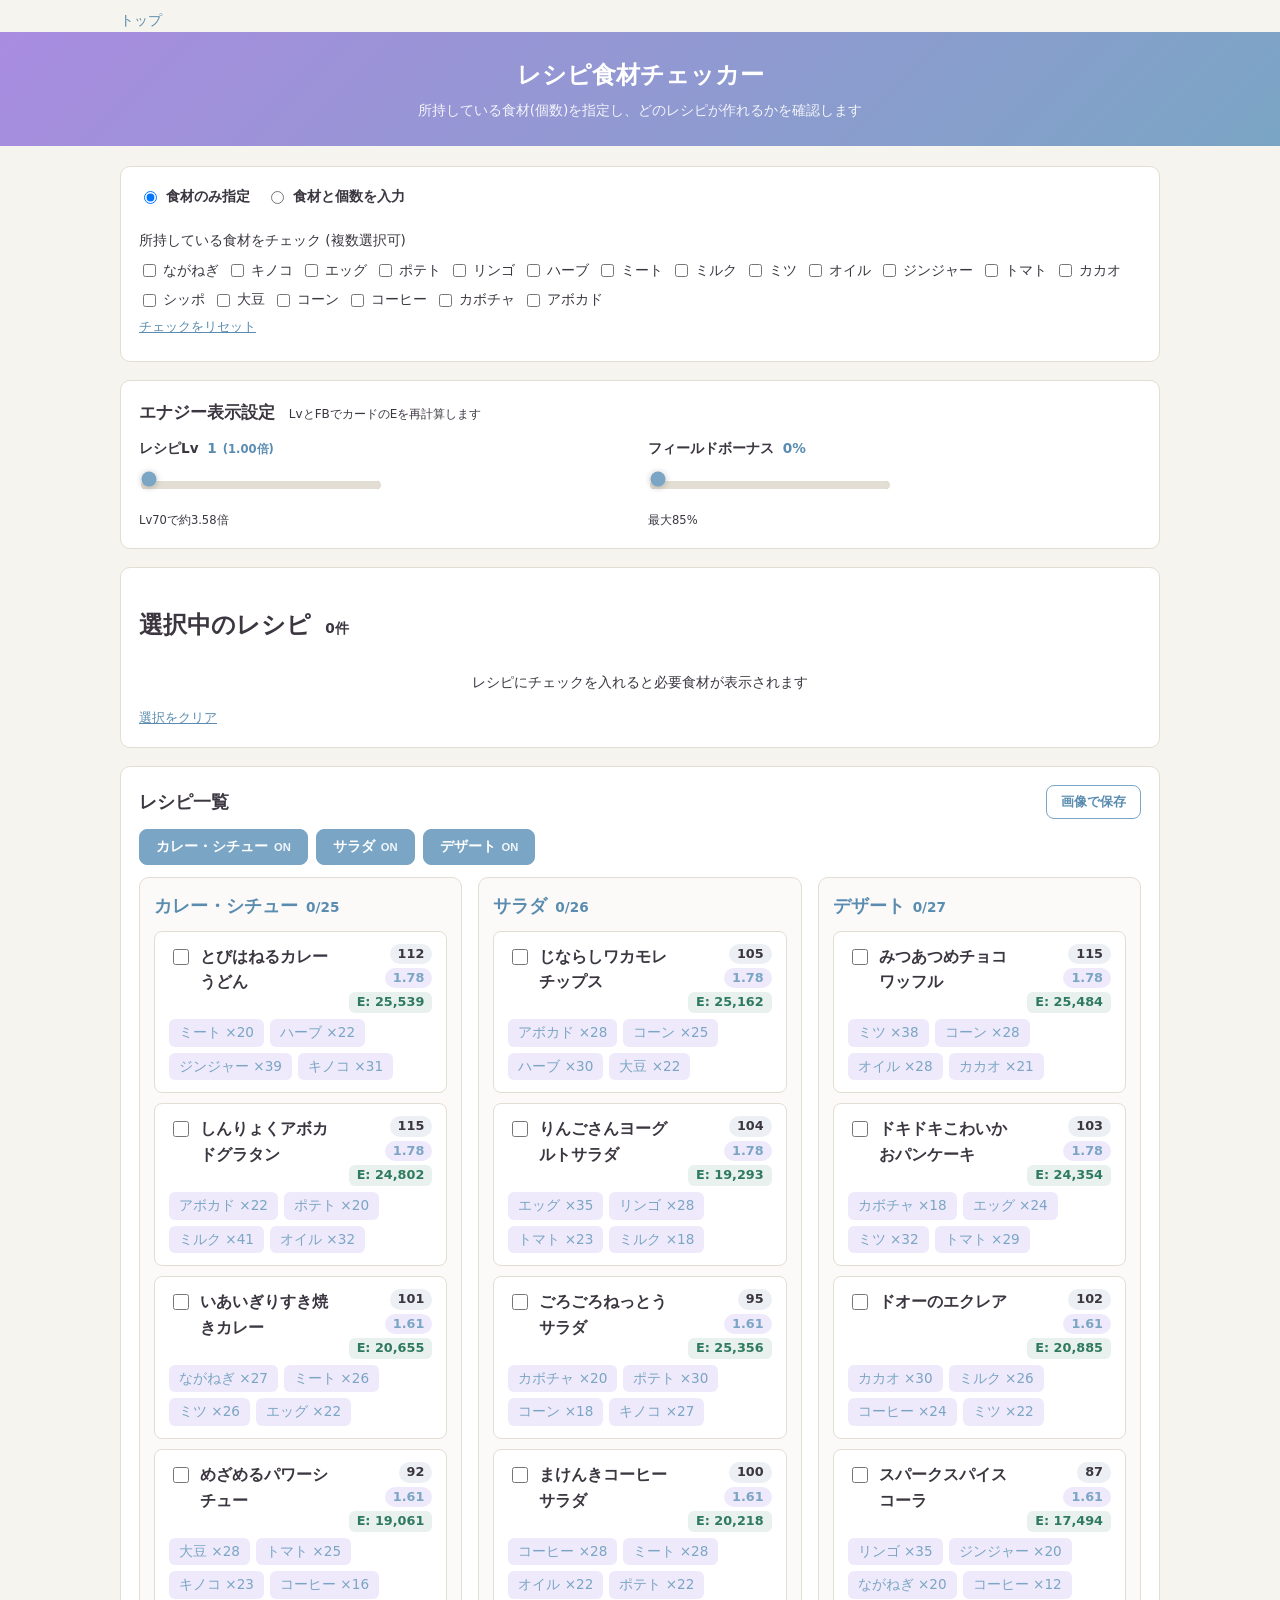
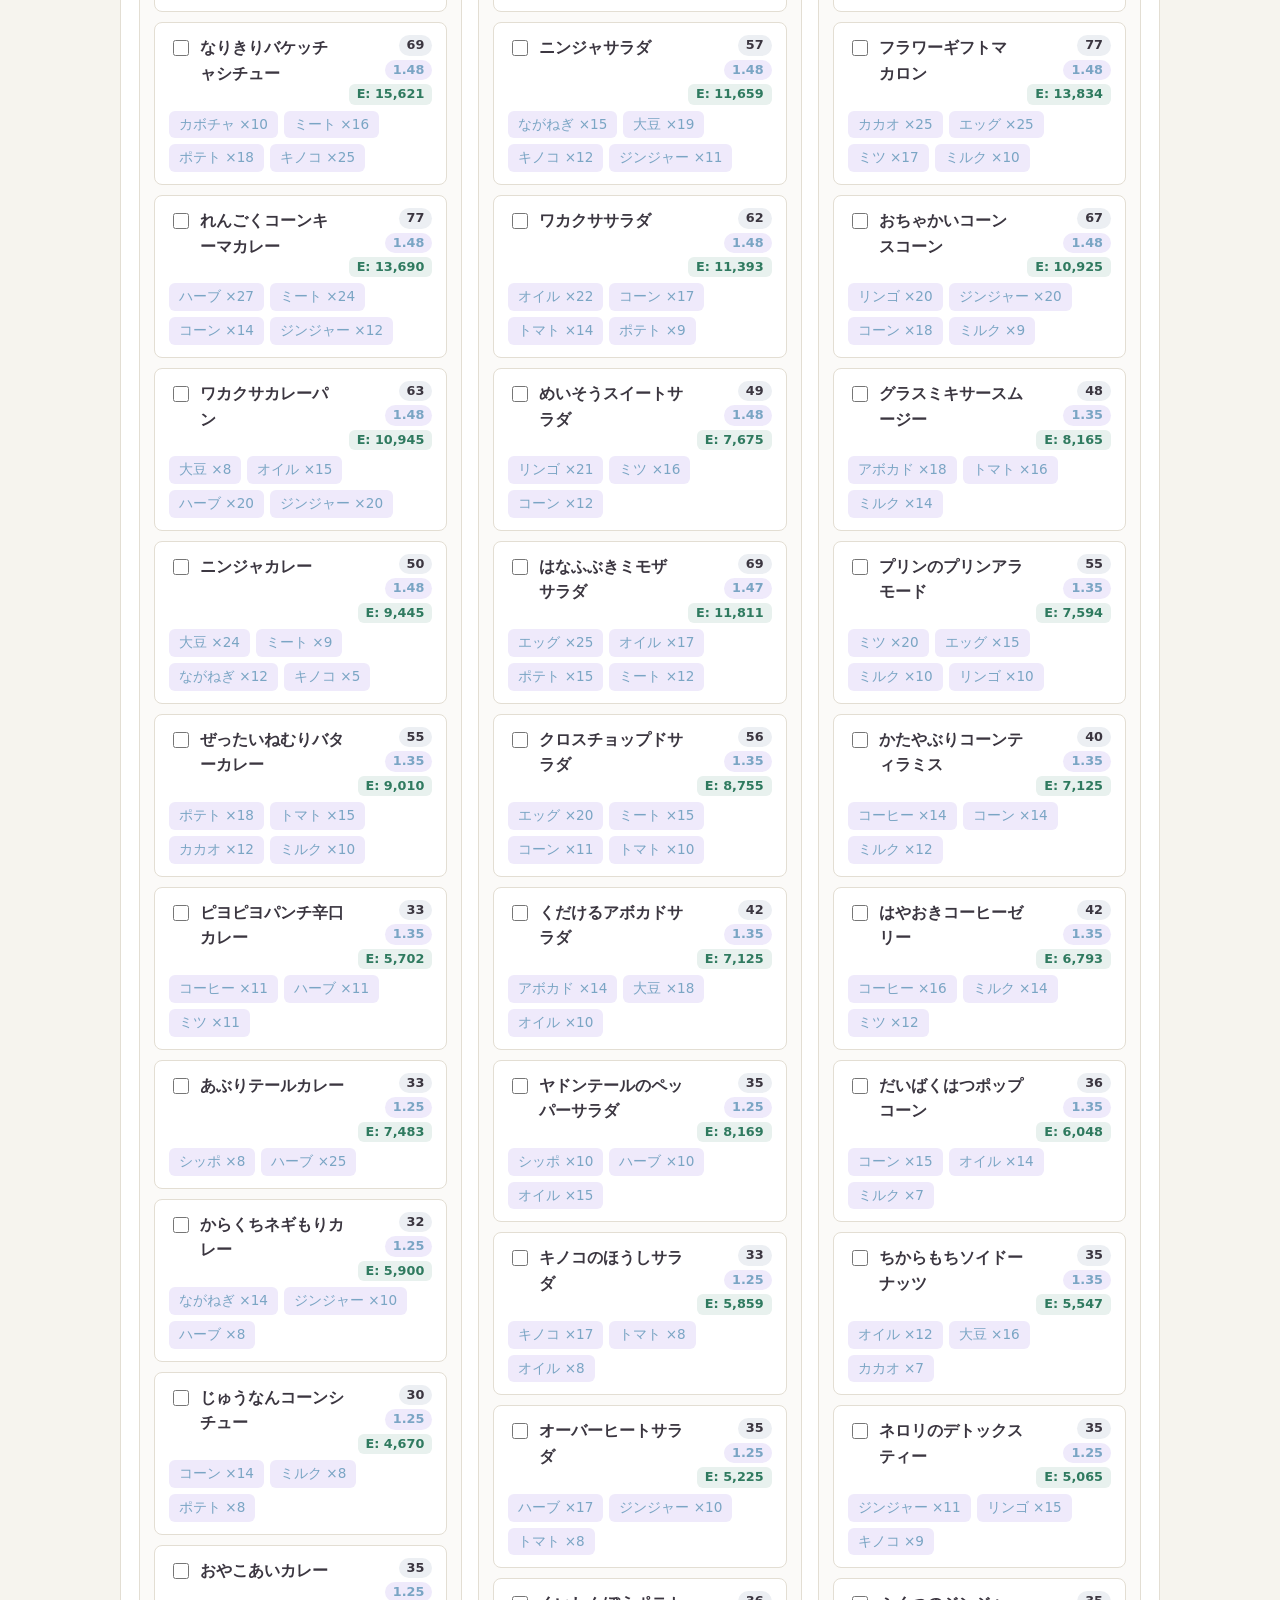
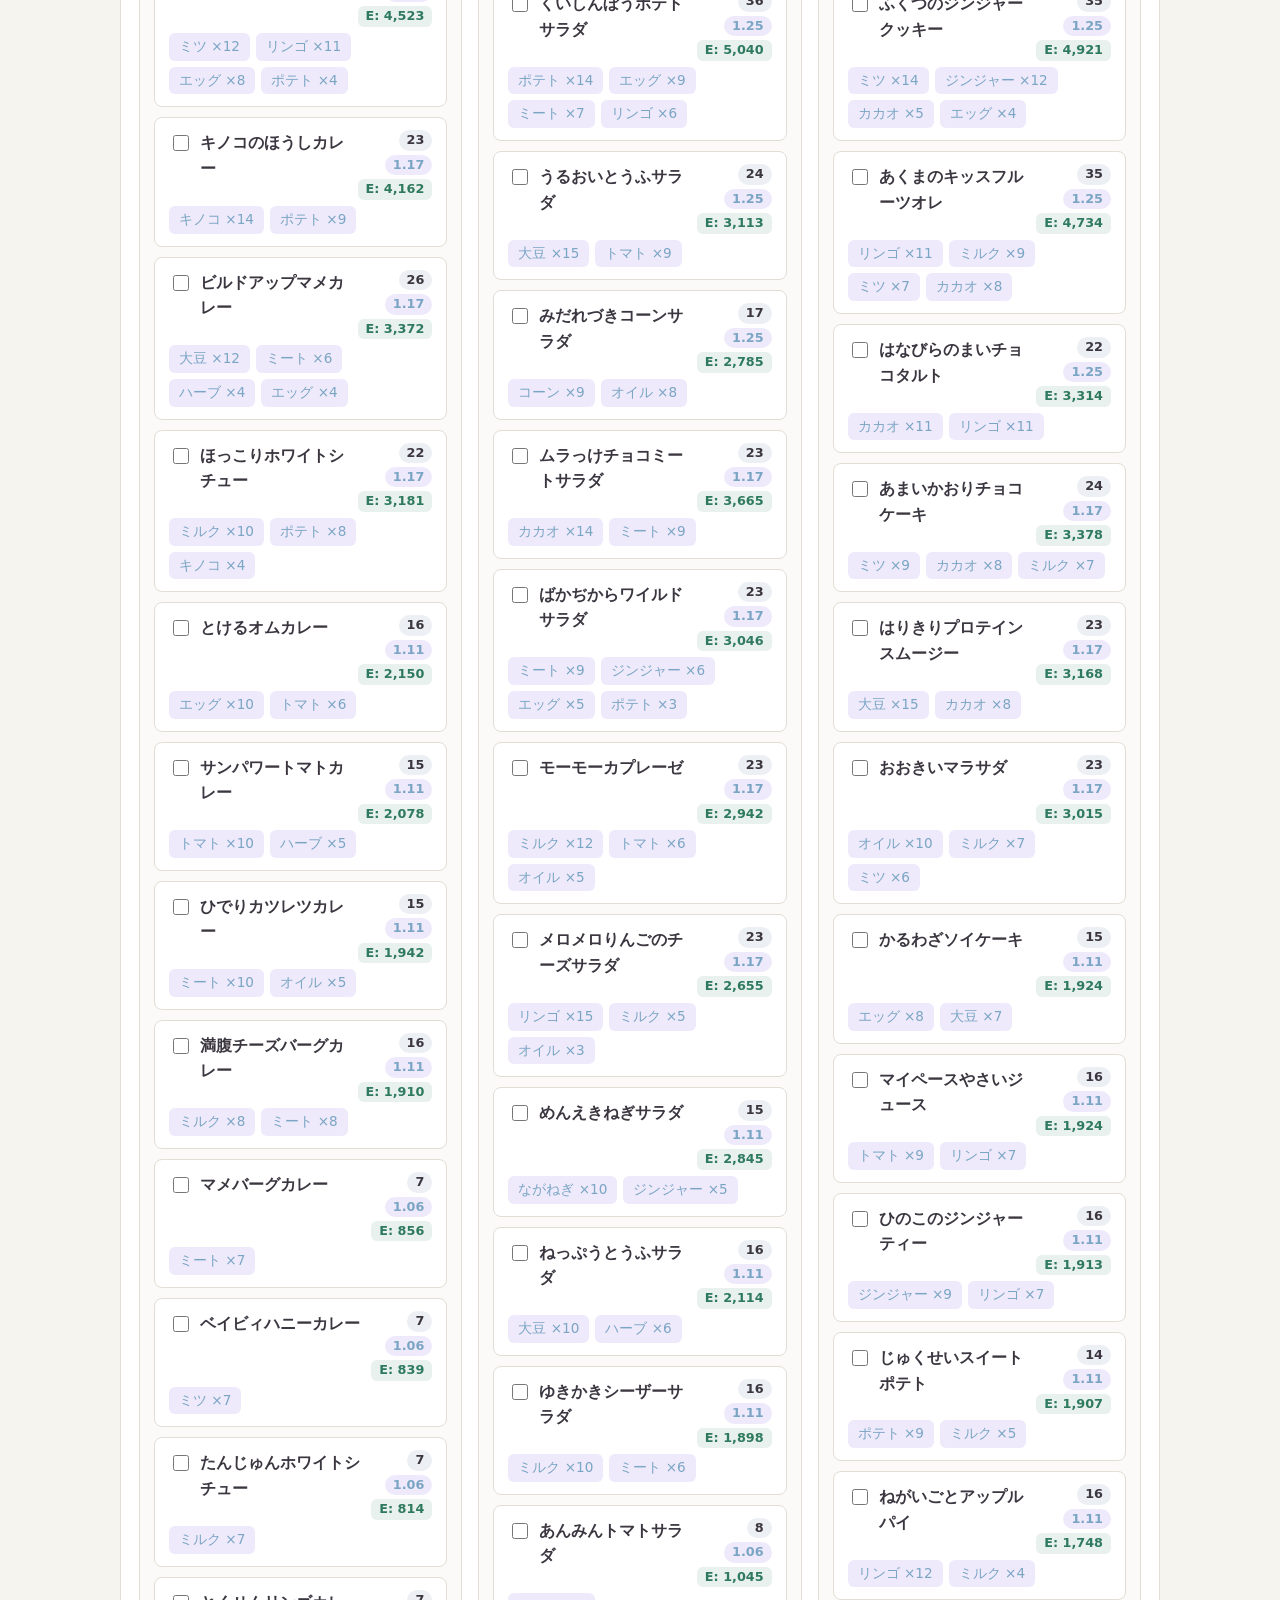
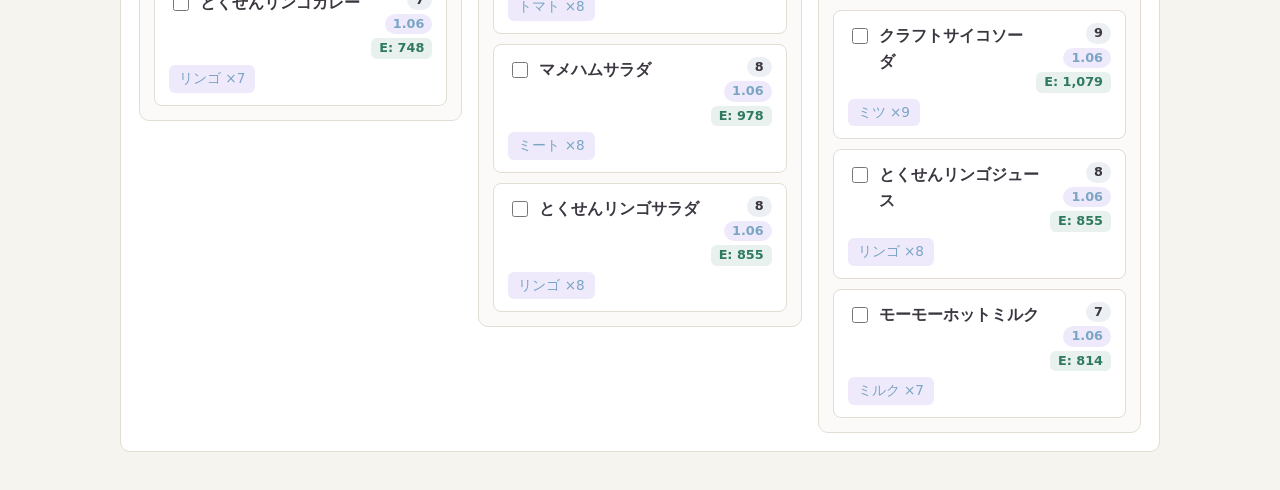
==== recipes.html @ d19926ef "画像エクスポート追加、CSVは見送り Co-authored-by: ashiba <ashiba@users.noreply.github.com>" ====
<!DOCTYPE html>
<html lang="ja">
<head>
  <meta charset="UTF-8">
  <meta name="viewport" content="width=device-width, initial-scale=1.0">
  <title>ポケモンスリープ レシピ食材チェッカー</title>
  <link rel="stylesheet" href="css/style.css">
</head>
<body>
  <nav class="site-nav">
    <a href="index.html">トップ</a>
  </nav>
  <header>
    <h1>レシピ食材チェッカー</h1>
    <p class="sub">所持している食材(個数)を指定し、どのレシピが作れるかを確認します</p>
  </header>

  <main>
    <section class="panel" aria-label="入力">
      <div class="mode-switch">
        <label>
          <input type="radio" name="mode" id="mode-check" value="check" checked>
          食材のみ指定
        </label>
        <label>
          <input type="radio" name="mode" id="mode-count" value="count">
          食材と個数を入力
        </label>
      </div>

      <div class="pane" id="check-pane">
        <div class="pane-label">所持している食材をチェック (複数選択可)</div>
        <div class="ing-checks" id="ing-checks"></div>
        <button type="button" id="clear-check" class="link-btn">チェックをリセット</button>
      </div>

      <div class="pane" id="count-pane" hidden>
        <div class="pane-label">食材ごとの所持数を入力 (0 = 所持なし)</div>
        <button type="button" id="ocr-btn" class="ocr-btn">📷 スクショから自動入力</button>
        <p class="ocr-help">食材バッグのスクショ（19食材が全て見える状態）を読み取り、個数を一括入力します。画像は外部に送信されません。</p>
        <div class="ing-counts" id="ing-counts"></div>
        <button type="button" id="clear-count" class="link-btn">入力をリセット</button>
      </div>
    </section>

    <section class="panel" id="energy-panel" aria-label="エナジー表示設定">
      <h2>エナジー表示設定 <span class="energy-note">LvとFBでカードのEを再計算します</span></h2>
      <div class="energy-controls">
        <div class="field">
          <label for="recipe-level">レシピLv <span id="level-val" class="range-val">1</span><span id="level-mult" class="range-mult"></span></label>
          <input type="range" id="recipe-level" min="1" max="70" value="1">
          <span class="range-hint">Lv70で約3.58倍</span>
        </div>
        <div class="field">
          <label for="field-bonus">フィールドボーナス <span id="fb-val" class="range-val">0%</span></label>
          <input type="range" id="field-bonus" min="0" max="85" step="5" value="0">
          <span class="range-hint">最大85%</span>
        </div>
      </div>
    </section>

    <section class="panel" id="selected-panel">
      <h2>選択中のレシピ <span id="selected-count" class="count">0件</span></h2>
      <div id="selected-summary" class="empty">レシピにチェックを入れると必要食材が表示されます</div>
      <div id="reserve-section" hidden>
        <h3 class="reserve-title">来週分を確保した残り <span class="reserve-note">（所持 − 確保［同一カテゴリ内は合計・カテゴリ間は最大］）</span></h3>
        <div id="reserve-summary" class="ings"></div>
        <p id="reserve-warn" class="ocr-warn warn" hidden></p>
        <label class="reserve-toggle">
          <input type="checkbox" id="use-remaining">
          残りで判定（確保後に作れるレシピをハイライト）
        </label>
        <p class="reserve-help">ONで一覧の「作れる」判定が残り基準に切り替わります。OFFは従来通り所持基準です。</p>
      </div>
      <button type="button" id="clear-selected" class="link-btn">選択をクリア</button>
    </section>

    <section class="panel">
      <div class="results-head">
        <h2>レシピ一覧</h2>
        <button type="button" id="export-recipes-image" class="export-btn">画像で保存</button>
      </div>
      <div class="cat-filters" id="cat-filters"></div>
      <div class="recipe-tabs" id="recipe-tabs" role="tablist" aria-label="カテゴリ切替" hidden></div>
      <div id="recipes"></div>
      <p id="export-recipes-status" class="export-status" hidden></p>
    </section>
  </main>

  <div id="ocr-modal" class="ocr-modal" hidden aria-hidden="true">
    <div class="ocr-modal-backdrop" id="ocr-backdrop"></div>
    <div class="ocr-modal-panel" role="dialog" aria-modal="true" aria-labelledby="ocr-modal-title">
      <div class="ocr-modal-head">
        <h2 id="ocr-modal-title">スクショから自動入力</h2>
        <button type="button" id="ocr-close" class="ocr-close" aria-label="閉じる">×</button>
      </div>
      <div class="ocr-modal-body">
        <label class="ocr-drop" id="ocr-drop">
          <div class="ocr-drop-icon">📸</div>
          <div class="ocr-drop-title">タップ/クリック または ドラッグ＆ドロップ</div>
          <div class="ocr-drop-hint">PNG / JPG 1枚 / 貼り付け (Ctrl+V) もOK</div>
          <input type="file" id="ocr-file" accept="image/*" hidden>
        </label>
        <div class="ocr-preview" id="ocr-preview" hidden>
          <img id="ocr-thumb" alt="選択した画像のプレビュー">
          <span id="ocr-filename"></span>
        </div>
        <div class="ocr-progress" id="ocr-progress" hidden>
          <div class="ocr-progress-bar"><div id="ocr-bar"></div></div>
          <div class="ocr-status" id="ocr-status">待機中</div>
        </div>
        <p class="ocr-warn" id="ocr-warn" hidden></p>
      </div>
      <div class="ocr-modal-foot">
        <button type="button" id="ocr-run" class="primary-btn" disabled>OCR実行</button>
        <button type="button" id="ocr-cancel" class="cat-filter">キャンセル</button>
      </div>
      <p class="ocr-note">完全ブラウザ内処理。画像はサーバーに送信されません。初回は辞書（約15MB）のダウンロードで数秒かかります。</p>
    </div>
  </div>

  <script src="js/energy.js"></script>
  <script src="js/ocr-ingredient.js"></script>
  <script src="js/export-image.js"></script>
  <script src="js/recipes.js"></script>
</body>
</html>
---- css/style.css ----
:root {
  --bg: #f6f4ee;
  --panel: #ffffff;
  --text: #3b3640;
--accent: #7aa5c4;
  --accent-dark: #5a8cb0;
  --border: #e3ded3;
  --chip: #efeafb;
}

* {
  box-sizing: border-box;
}

body {
  margin: 0;
  background: var(--bg);
  color: var(--text);
  font-family: "Hiragino Sans", "Noto Sans JP", system-ui, sans-serif;
  line-height: 1.6;
}

header {
  background: linear-gradient(135deg, #a98ce0, #7aa5c4);
  color: #fff;
  padding: 24px 20px;
  text-align: center;
}

header h1 {
  margin: 0;
  font-size: 1.5rem;
}

header .sub {
  margin: 6px 0 0;
  font-size: 0.85rem;
  opacity: 0.9;
}

main {
  max-width: 1080px;
  margin: 0 auto;
  padding: 20px;
}

.site-nav {
  max-width: 1080px;
  margin: 0 auto;
  padding: 10px 20px 0;
  font-size: 0.85rem;
}

.site-nav a {
  color: var(--accent-dark);
  text-decoration: none;
}

.site-nav a:hover {
  text-decoration: underline;
}

.tool-list {
  display: flex;
  flex-direction: column;
  gap: 14px;
}

.tool-card {
  display: flex;
  flex-direction: column;
  gap: 4px;
  padding: 18px 20px;
  border: 1px solid var(--border);
  border-radius: 10px;
  background: #fff;
  text-decoration: none;
  color: var(--text);
  transition: border-color 0.15s, box-shadow 0.15s;
}

.tool-card:hover {
  border-color: var(--accent);
  box-shadow: 0 2px 10px rgba(122, 165, 196, 0.25);
}

.tool-card .tool-name {
  font-size: 1.1rem;
  font-weight: 700;
  color: var(--accent-dark);
}

.tool-card .tool-desc {
  font-size: 0.85rem;
  color: var(--muted);
}

.panel,
.results-panel {
  background: var(--panel);
  border: 1px solid var(--border);
  border-radius: 10px;
  padding: 18px;
  margin-bottom: 18px;
}

.controls {
  display: flex;
  flex-wrap: wrap;
  gap: 16px;
}

.field {
  display: flex;
  flex-direction: column;
  gap: 6px;
}

.field label {
  font-size: 0.85rem;
  font-weight: 600;
  color: var(--muted);
}

.field input[type="number"] {
  padding: 8px 10px;
  border: 1px solid var(--border);
  border-radius: 6px;
  font-size: 1rem;
  width: 140px;
}

.field input[type="number"]:disabled {
  background: #f0efea;
  color: #aaa;
}

.field .toggle {
  display: inline-flex;
  align-items: center;
  gap: 6px;
  font-size: 0.85rem;
  font-weight: 600;
  cursor: pointer;
  color: var(--text);
  padding-top: 22px;
  white-space: nowrap;
}

.fields {
  display: grid;
  grid-template-columns: 1fr 1fr;
  gap: 16px;
  margin-top: 16px;
}

@media (max-width: 640px) {
  .fields {
    grid-template-columns: 1fr;
  }
}

.ng-field,
.hl-field {
  display: flex;
  flex-direction: column;
  gap: 6px;
}

.ng-field label,
.hl-field label {
  font-size: 0.85rem;
  font-weight: 600;
  color: var(--muted);
}

.ng-list {
  display: flex;
  flex-wrap: wrap;
  gap: 8px;
}

.ng-list label {
  display: inline-flex;
  align-items: center;
  gap: 4px;
  font-size: 0.85rem;
  cursor: pointer;
  color: var(--text);
}

.link-btn {
  margin-top: 8px;
  align-self: flex-start;
  background: none;
  border: none;
  color: var(--accent-dark);
  cursor: pointer;
  text-decoration: underline;
  font-size: 0.8rem;
  padding: 0;
}

.actions {
  margin-top: 16px;
}

.primary-btn {
  background: var(--accent);
  color: #fff;
  border: none;
  border-radius: 8px;
  padding: 10px 28px;
  font-size: 1rem;
  cursor: pointer;
}

.primary-btn:hover {
  filter: brightness(1.05);
}

.count {
  font-size: 0.9rem;
  color: var(--muted);
}

.results-head {
  display: flex;
  align-items: center;
  justify-content: space-between;
  gap: 12px;
  flex-wrap: wrap;
  margin-bottom: 10px;
}

.results-head h2 {
  margin: 0;
  font-size: 1.1rem;
}

.export-btn {
  display: inline-flex;
  align-items: center;
  gap: 6px;
  padding: 7px 14px;
  border: 1px solid var(--accent);
  border-radius: 8px;
  background: #fff;
  color: var(--accent-dark);
  font-size: 0.82rem;
  font-weight: 700;
  cursor: pointer;
  white-space: nowrap;
  transition: background 0.15s, color 0.15s, opacity 0.15s;
}

.export-btn:hover {
  background: var(--accent);
  color: #fff;
}

.export-btn:disabled {
  opacity: 0.45;
  cursor: not-allowed;
  background: #fff;
  color: var(--accent-dark);
}

.export-status {
  margin: 10px 0 0;
  padding: 8px 10px;
  border-radius: 8px;
  font-size: 0.82rem;
  line-height: 1.5;
}

.export-status[hidden] {
  display: none !important;
}

.export-status.ok {
  background: #eef6ee;
  border: 1px solid #a9d3a9;
  color: #2f6b2f;
}

.export-status.err {
  background: #fde8e8;
  border: 1px solid #e0a0a0;
  color: #8a2a2a;
}

.result-card {
  border: 1px solid var(--border);
  border-radius: 8px;
  padding: 14px 16px;
  margin-bottom: 12px;
  background: #fff;
}

.result-card .dishes {
  display: flex;
  flex-direction: column;
  gap: 4px;
  margin-bottom: 8px;
}

.dish {
  display: flex;
  align-items: baseline;
  gap: 6px;
}

.dish .cat {
  font-size: 0.75rem;
  color: var(--muted);
}

.dish .name {
  font-weight: 600;
}

.dish .total {
  background: #eceff3;
  color: var(--text);
  border-radius: 999px;
  padding: 0 8px;
  font-size: 0.8rem;
  font-weight: 700;
}

.dish .ratio {
  background: var(--chip);
  color: var(--accent);
  border-radius: 999px;
  padding: 0 8px;
  font-size: 0.8rem;
  font-weight: 700;
}

.dish .energy {
  background: #e8f1ee;
  color: #2f7a5f;
  border-radius: 6px;
  padding: 0 8px;
  font-size: 0.8rem;
  font-weight: 700;
}

.meta {
  font-size: 0.85rem;
  color: var(--muted);
  margin-bottom: 8px;
}

.ings {
  display: flex;
  flex-wrap: wrap;
  gap: 6px;
}

.ing-chip {
  background: var(--chip);
  color: var(--accent);
  border-radius: 6px;
  padding: 3px 10px;
  font-size: 0.85rem;
}

.ing-chip.hl {
  background: #ffec8a;
  color: #7a5c00;
  border: 1px solid #e0b400;
  font-weight: 700;
}

.empty {
  color: var(--muted);
  text-align: center;
  padding: 30px 0;
}

.loading {
  color: var(--muted);
  text-align: center;
  padding: 30px 0;
}

.mode-switch {
  display: flex;
  gap: 16px;
  margin-bottom: 12px;
}

.mode-switch label {
  display: inline-flex;
  align-items: center;
  gap: 6px;
  font-size: 0.9rem;
  font-weight: 600;
  cursor: pointer;
}

.pane {
  padding: 10px 0 4px;
}

.pane-label {
  font-size: 0.85rem;
  color: var(--muted);
  margin-bottom: 8px;
}

.ing-checks {
  display: flex;
  flex-wrap: wrap;
  gap: 8px;
}

.ing-checks label {
  display: inline-flex;
  align-items: center;
  gap: 4px;
  font-size: 0.85rem;
  cursor: pointer;
}

.ing-counts {
  display: grid;
  grid-template-columns: repeat(auto-fill, minmax(180px, 1fr));
  gap: 8px;
}

.ing-counts label {
  display: flex;
  justify-content: space-between;
  align-items: center;
  gap: 8px;
  font-size: 0.85rem;
  border: 1px solid var(--border);
  border-radius: 6px;
  padding: 4px 8px;
}

.ing-counts input {
  width: 72px;
  padding: 4px 6px;
  border: 1px solid var(--border);
  border-radius: 6px;
  font-size: 0.9rem;
}

#recipes {
  display: grid;
  grid-template-columns: repeat(3, 1fr);
  gap: 16px;
  align-items: start;
}

.cat-filters {
  display: flex;
  flex-wrap: wrap;
  gap: 8px;
  margin-bottom: 12px;
}

.cat-filter {
  display: inline-flex;
  align-items: center;
  justify-content: center;
  gap: 6px;
  padding: 8px 16px;
  border: 1px solid var(--border);
  border-radius: 8px;
  background: #fff;
  color: var(--text);
  font-size: 0.85rem;
  font-weight: 600;
  cursor: pointer;
  white-space: nowrap;
  transition: background 0.15s, color 0.15s, border-color 0.15s;
}

.cat-filter .st {
  font-size: 0.7rem;
  color: var(--muted);
}

.cat-filter:hover {
  border-color: var(--accent);
}

.cat-filter.on {
  background: var(--accent);
  border-color: var(--accent);
  color: #fff;
}

.cat-filter.on:hover {
  filter: brightness(1.05);
}

.cat-filter.on .st {
  color: #f0f6fa;
}

.cat-filter.off:hover {
  filter: brightness(0.97);
}

/* Recipe tabs (mobile) */
.recipe-tabs {
  display: none;
  gap: 8px;
  margin-bottom: 12px;
  overflow-x: auto;
  -webkit-overflow-scrolling: touch;
  scrollbar-width: none;
}

.recipe-tabs::-webkit-scrollbar {
  display: none;
}

.recipe-tabs[hidden] {
  display: none !important;
}

.recipe-tab {
  flex: 1 1 0;
  min-width: 0;
  display: inline-flex;
  align-items: center;
  justify-content: center;
  gap: 4px;
  padding: 9px 10px;
  border: 1px solid var(--border);
  border-radius: 8px;
  background: #fff;
  color: var(--text);
  font-size: 0.85rem;
  font-weight: 700;
  cursor: pointer;
  white-space: nowrap;
  transition: background 0.15s, color 0.15s, border-color 0.15s;
}

.recipe-tab:hover {
  border-color: var(--accent);
}

.recipe-tab[aria-selected="true"] {
  background: var(--accent);
  border-color: var(--accent);
  color: #fff;
}

.recipe-tab:focus-visible {
  outline: 2px solid var(--accent-dark);
  outline-offset: 2px;
}

@media (max-width: 560px) {
  .cat-filters {
    gap: 6px;
  }

  .cat-filters .cat-filter {
    flex: 1 1 0;
    min-width: 0;
    padding: 7px 4px;
    font-size: 0.78rem;
    overflow: hidden;
    text-overflow: ellipsis;
  }

  .cat-filters .cat-filter .st {
    display: none;
  }
}

.cat-section {
  border: 1px solid var(--border);
  border-radius: 10px;
  padding: 14px;
  background: #fbfaf8;
}

.cat-section .cat-name {
  font-size: 1.1rem;
  margin: 0 0 10px;
  color: var(--accent-dark);
}

.cat-name .cat-count {
  font-size: 0.85rem;
  color: var(--muted);
  font-weight: 600;
  margin-left: 8px;
}

.cat-list {
  display: flex;
  flex-direction: column;
  gap: 10px;
}

@media (max-width: 900px) {
  #recipes {
    display: block;
  }
  .cat-filters {
    display: none !important;
  }
  .recipe-tabs:not([hidden]) {
    display: flex !important;
  }
  /* hidden attribute controls active tab on mobile */
  .cat-section[hidden] {
    display: none !important;
  }
  .cat-section {
    margin-bottom: 16px;
  }
  .cat-section:last-child {
    margin-bottom: 0;
  }
}

@media (min-width: 901px) {
  #recipes {
    display: grid;
    grid-template-columns: repeat(3, 1fr);
  }
  .recipe-tabs {
    display: none !important;
  }
}

.recipe-card {
  border: 1px solid var(--border);
  border-radius: 8px;
  padding: 12px 14px;
  background: #fff;
  transition: border-color 0.15s, background 0.15s;
}

.recipe-card.creatable {
  border-color: #4c9e63;
  background: #f0f9f0;
}

.recipe-card .dish {
  display: grid;
  grid-template-columns: auto minmax(0, 1fr) auto;
  align-items: start;
  gap: 4px 8px;
  margin-bottom: 6px;
}

.recipe-check {
  display: inline-flex;
  align-items: center;
  cursor: pointer;
  padding-top: 2px;
}

.recipe-check input {
  width: 16px;
  height: 16px;
  cursor: pointer;
}

.recipe-card.selected {
  border-color: #7aa5c4;
  background: #f0f6ff;
}

#selected-panel .count {
  font-size: 0.85rem;
  color: var(--muted);
  font-weight: 600;
  margin-left: 6px;
}

#selected-summary {
  margin-top: 8px;
}

#selected-summary.empty {
  color: var(--muted);
  font-size: 0.85rem;
  padding: 8px 0;
}

#selected-summary.ings {
  display: flex;
  flex-wrap: wrap;
  gap: 6px;
}

.selected-meta {
  width: 100%;
  margin-top: 8px;
  font-size: 0.8rem;
  color: var(--muted);
}

.bulk-mult {
  display: flex;
  align-items: center;
  gap: 8px;
  margin-bottom: 10px;
  flex-wrap: wrap;
}

.bulk-mult-label {
  font-size: 0.85rem;
  font-weight: 700;
  color: var(--text);
}

.servings-badge {
  display: inline-block;
  background: #ffe08a;
  color: #7a4a00;
  border: 1px solid #e6b84a;
  border-radius: 999px;
  padding: 0 8px;
  font-size: 0.75rem;
  font-weight: 800;
  line-height: 1.6;
  white-space: nowrap;
}

.servings-badge[hidden] {
  display: none !important;
}

.servings-badge.show {
  background: #ffec8a;
}

.selected-list {
  display: flex;
  flex-direction: column;
  gap: 6px;
}

.selected-item {
  display: flex;
  align-items: center;
  justify-content: space-between;
  gap: 8px;
  padding: 6px 10px;
  border: 1px solid var(--border);
  border-radius: 8px;
  background: #fff;
  font-size: 0.85rem;
}

.selected-item .selected-name {
  font-weight: 600;
  flex: 1;
  min-width: 0;
  word-break: break-word;
}

.selected-item .selected-cat {
  font-weight: 400;
}

.mult-btns {
  display: flex;
  gap: 4px;
  flex-shrink: 0;
}

.mult-btn {
  padding: 2px 8px;
  border: 1px solid var(--border);
  border-radius: 999px;
  background: #fff;
  color: var(--accent-dark);
  font-size: 0.75rem;
  font-weight: 700;
  cursor: pointer;
  line-height: 1.4;
  transition: background 0.15s, color 0.15s, border-color 0.15s;
}

.mult-btn:hover {
  border-color: var(--accent);
}

.mult-btn.on {
  background: var(--accent);
  border-color: var(--accent);
  color: #fff;
}

.recipe-card .dish .name {
  font-weight: 600;
}

.recipe-card .dish-meta {
  display: flex;
  flex-direction: column;
  align-items: flex-end;
  gap: 4px;
  flex-shrink: 0;
}

.recipe-card .ings {
  display: flex;
  flex-wrap: wrap;
  gap: 6px;
}

.recipe-card .ing-chip.ok {
  background: #d7f2de;
  color: #2f7a5f;
  border: 1px solid #8cc9a0;
  font-weight: 700;
}

.recipe-card .ing-chip.miss {
  background: #ececec;
  color: #9a9a9a;
  border: 1px dashed #c5c5c5;
}

/* Reserve (来週分確保後の残り) */
#reserve-section {
  margin-top: 14px;
  padding-top: 12px;
  border-top: 1px dashed var(--border);
}
#reserve-section[hidden] {
  display: none !important;
}
.reserve-title {
  margin: 0 0 8px;
  font-size: 0.95rem;
  color: var(--accent-dark);
}
.reserve-note {
  font-size: 0.75rem;
  color: var(--muted);
  font-weight: 400;
  margin-left: 6px;
}
#reserve-summary {
  margin-bottom: 10px;
}
#reserve-summary .ing-chip.miss {
  background: #fde8e8;
  color: #8a2a2a;
  border: 1px solid #e0a0a0;
}
.reserve-toggle {
  display: inline-flex;
  align-items: center;
  gap: 6px;
  margin-top: 8px;
  font-size: 0.85rem;
  font-weight: 600;
  cursor: pointer;
  user-select: none;
}
.reserve-toggle input {
  width: 16px;
  height: 16px;
  cursor: pointer;
}
.reserve-help {
  margin: 4px 0 0;
  font-size: 0.72rem;
  color: var(--muted);
  line-height: 1.5;
}
#reserve-warn {
  margin-top: 8px;
}

/* Energy controls (Lv/FB) */
.energy-controls {
  display: flex;
  flex-wrap: wrap;
  gap: 16px;
  margin-top: 12px;
}
.energy-controls .field {
  flex: 1 1 200px;
}
.energy-controls input[type="range"] {
  width: 100%;
  max-width: 240px;
  accent-color: var(--accent);
  cursor: pointer;
  height: 36px;
  padding: 6px 0;
  touch-action: pan-x;
}
.energy-controls input[type="range"]::-webkit-slider-runnable-track {
  height: 8px;
  border-radius: 999px;
  background: var(--border);
}
.energy-controls input[type="range"]::-moz-range-track {
  height: 8px;
  border-radius: 999px;
  background: var(--border);
}
.energy-controls input[type="range"]::-webkit-slider-thumb {
  -webkit-appearance: none;
  appearance: none;
  width: 28px;
  height: 28px;
  border-radius: 50%;
  margin-top: -10px;
  background: var(--accent);
  border: 2px solid #fff;
  box-shadow: 0 1px 6px rgba(0,0,0,0.22), 0 0 0 6px transparent;
  cursor: pointer;
}
.energy-controls input[type="range"]::-moz-range-thumb {
  width: 28px;
  height: 28px;
  border-radius: 50%;
  background: var(--accent);
  border: 2px solid #fff;
  box-shadow: 0 1px 6px rgba(0,0,0,0.22), 0 0 0 6px transparent;
  cursor: pointer;
}
.energy-controls input[type="range"]:hover::-webkit-slider-thumb {
  background: var(--accent-dark);
  box-shadow: 0 2px 8px rgba(0,0,0,0.28), 0 0 0 6px transparent;
}
.energy-controls input[type="range"]:hover::-moz-range-thumb {
  background: var(--accent-dark);
  box-shadow: 0 2px 8px rgba(0,0,0,0.28), 0 0 0 6px transparent;
}
.energy-controls input[type="range"]:active::-webkit-slider-thumb {
  transform: scale(1.05);
}
.energy-controls input[type="range"]:active::-moz-range-thumb {
  transform: scale(1.05);
}
@media (max-width: 640px) {
  .energy-controls input[type="range"] {
    max-width: none;
    height: 44px;
  }
  .energy-controls input[type="range"]::-webkit-slider-thumb {
    width: 32px;
    height: 32px;
    margin-top: -12px;
  }
  .energy-controls input[type="range"]::-moz-range-thumb {
    width: 32px;
    height: 32px;
  }
}
.range-val {
  font-weight: 800;
  color: var(--accent-dark);
  margin-left: 4px;
}
.range-mult {
  font-weight: 700;
  color: var(--accent-dark);
  margin-left: 2px;
  font-size: 0.85em;
}
.range-hint {
  font-size: 0.72rem;
  color: var(--muted);
  font-weight: 400;
}
.energy-note {
  font-size: 0.75rem;
  color: var(--muted);
  font-weight: 400;
  margin-left: 8px;
}
#energy-panel h2 {
  margin: 0 0 4px;
  font-size: 1.05rem;
  color: var(--text);
}

/* OCR */
.ocr-btn {
  display: inline-flex;
  align-items: center;
  gap: 6px;
  margin-bottom: 8px;
  padding: 8px 14px;
  border: 1px solid var(--accent);
  border-radius: 8px;
  background: #fff;
  color: var(--accent-dark);
  font-size: 0.85rem;
  font-weight: 700;
  cursor: pointer;
  transition: background 0.15s, color 0.15s;
}
.ocr-btn:hover {
  background: var(--accent);
  color: #fff;
}
.ocr-help {
  margin: 0 0 10px;
  font-size: 0.78rem;
  color: var(--muted);
}
.ocr-modal[hidden] {
  display: none !important;
}
.ocr-modal {
  position: fixed;
  inset: 0;
  z-index: 1000;
  display: flex;
  align-items: center;
  justify-content: center;
  padding: 16px;
}
.ocr-modal-backdrop {
  position: absolute;
  inset: 0;
  background: rgba(0, 0, 0, 0.42);
}
.ocr-modal-panel {
  position: relative;
  width: min(520px, 96vw);
  max-height: 90vh;
  overflow: auto;
  background: #fff;
  border-radius: 14px;
  box-shadow: 0 12px 40px rgba(0, 0, 0, 0.18);
  padding: 16px;
}
.ocr-modal-head {
  display: flex;
  align-items: center;
  justify-content: space-between;
  gap: 12px;
  margin-bottom: 12px;
}
.ocr-modal-head h2 {
  margin: 0;
  font-size: 1.05rem;
  color: var(--text);
}
.ocr-close {
  border: none;
  background: #f0efea;
  width: 32px;
  height: 32px;
  border-radius: 50%;
  font-size: 1.2rem;
  line-height: 1;
  cursor: pointer;
  color: var(--text);
}
.ocr-drop {
  display: flex;
  flex-direction: column;
  align-items: center;
  gap: 4px;
  padding: 18px 14px;
  border: 2px dashed var(--accent);
  border-radius: 12px;
  background: #fbfaf8;
  cursor: pointer;
  transition: background 0.15s, border-color 0.15s;
  text-align: center;
}
.ocr-drop.drag {
  background: #efeafb;
  border-color: var(--accent-dark);
}
.ocr-drop-icon {
  font-size: 28px;
}
.ocr-drop-title {
  font-size: 0.9rem;
  font-weight: 700;
}
.ocr-drop-hint {
  font-size: 0.78rem;
  color: var(--muted);
}
.ocr-preview {
  display: flex;
  align-items: center;
  gap: 10px;
  margin-top: 12px;
  padding: 8px;
  border: 1px solid var(--border);
  border-radius: 10px;
  background: #fbfaf8;
}
.ocr-preview[hidden] {
  display: none !important;
}
.ocr-preview img {
  width: 56px;
  height: 56px;
  object-fit: cover;
  border-radius: 8px;
  border: 1px solid var(--border);
}
.ocr-preview span {
  font-size: 0.8rem;
  color: var(--muted);
  word-break: break-all;
}
.ocr-progress {
  margin-top: 12px;
}
.ocr-progress[hidden] {
  display: none !important;
}
.ocr-progress-bar {
  height: 8px;
  background: #ececec;
  border-radius: 999px;
  overflow: hidden;
}
.ocr-progress-bar div {
  height: 100%;
  width: 0%;
  background: var(--accent);
  transition: width 0.2s;
}
.ocr-status {
  margin-top: 6px;
  font-size: 0.8rem;
  color: var(--muted);
}
.ocr-warn {
  margin-top: 10px;
  padding: 8px 10px;
  border-radius: 8px;
  font-size: 0.82rem;
  line-height: 1.5;
}
.ocr-warn[hidden] {
  display: none !important;
}
.ocr-warn.warn {
  background: #fff6d6;
  border: 1px solid #e9d48a;
  color: #7a5c00;
}
.ocr-warn.err {
  background: #fde8e8;
  border: 1px solid #e0a0a0;
  color: #8a2a2a;
}
.ocr-modal-foot {
  display: flex;
  gap: 8px;
  margin-top: 14px;
}
.ocr-note {
  margin: 10px 0 0;
  font-size: 0.72rem;
  color: var(--muted);
  line-height: 1.5;
}
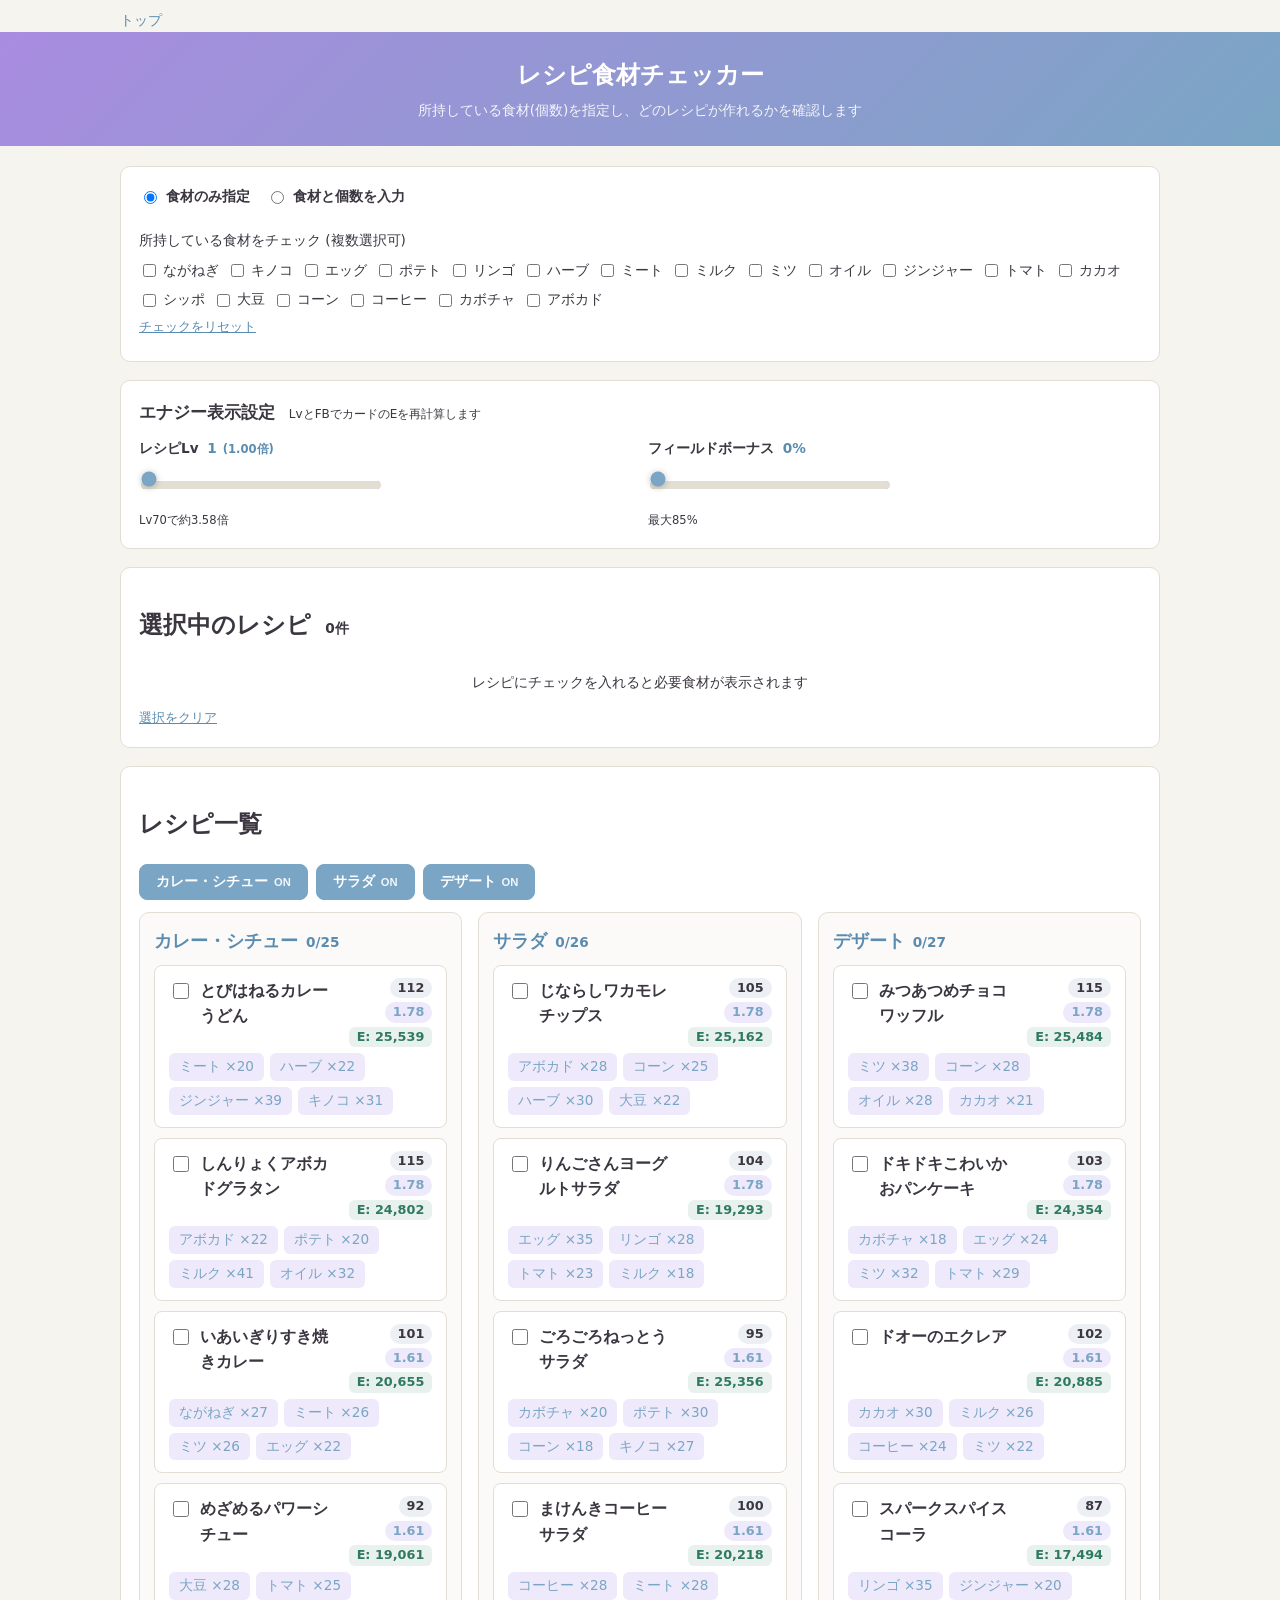
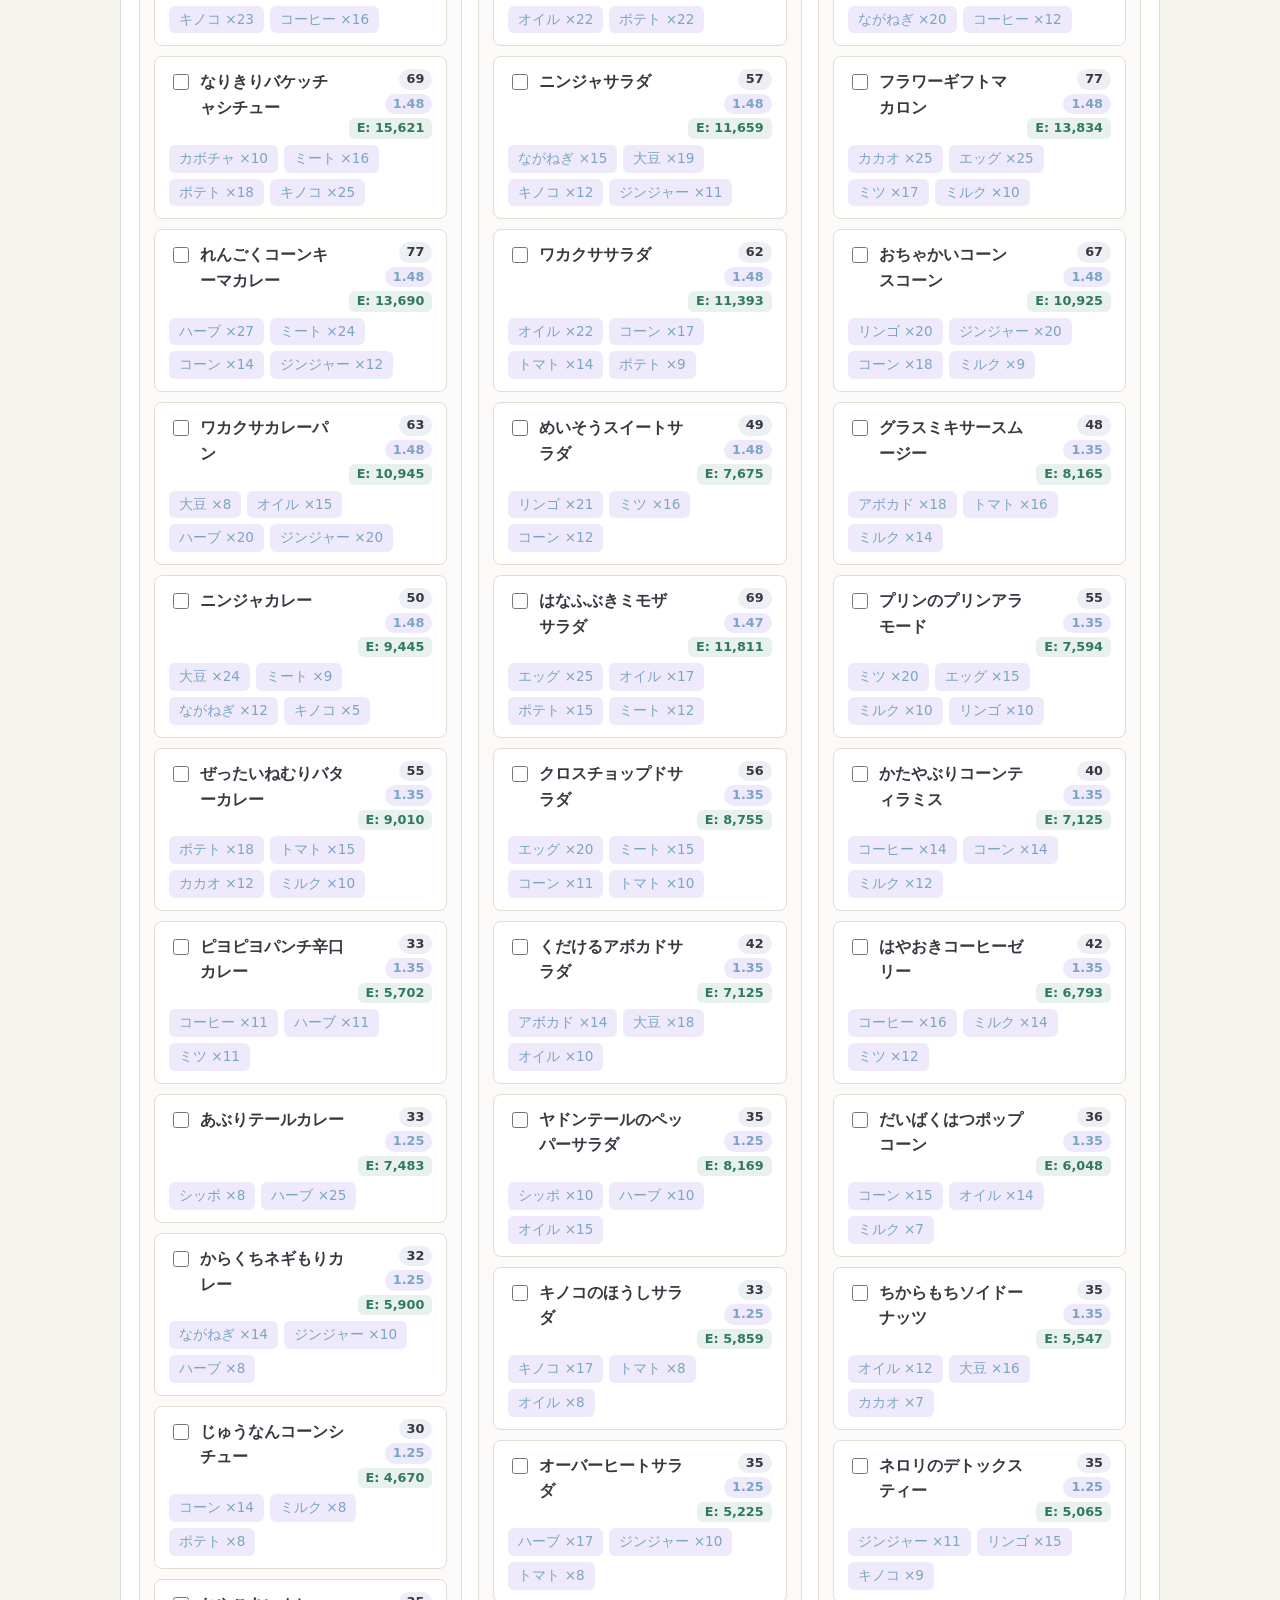
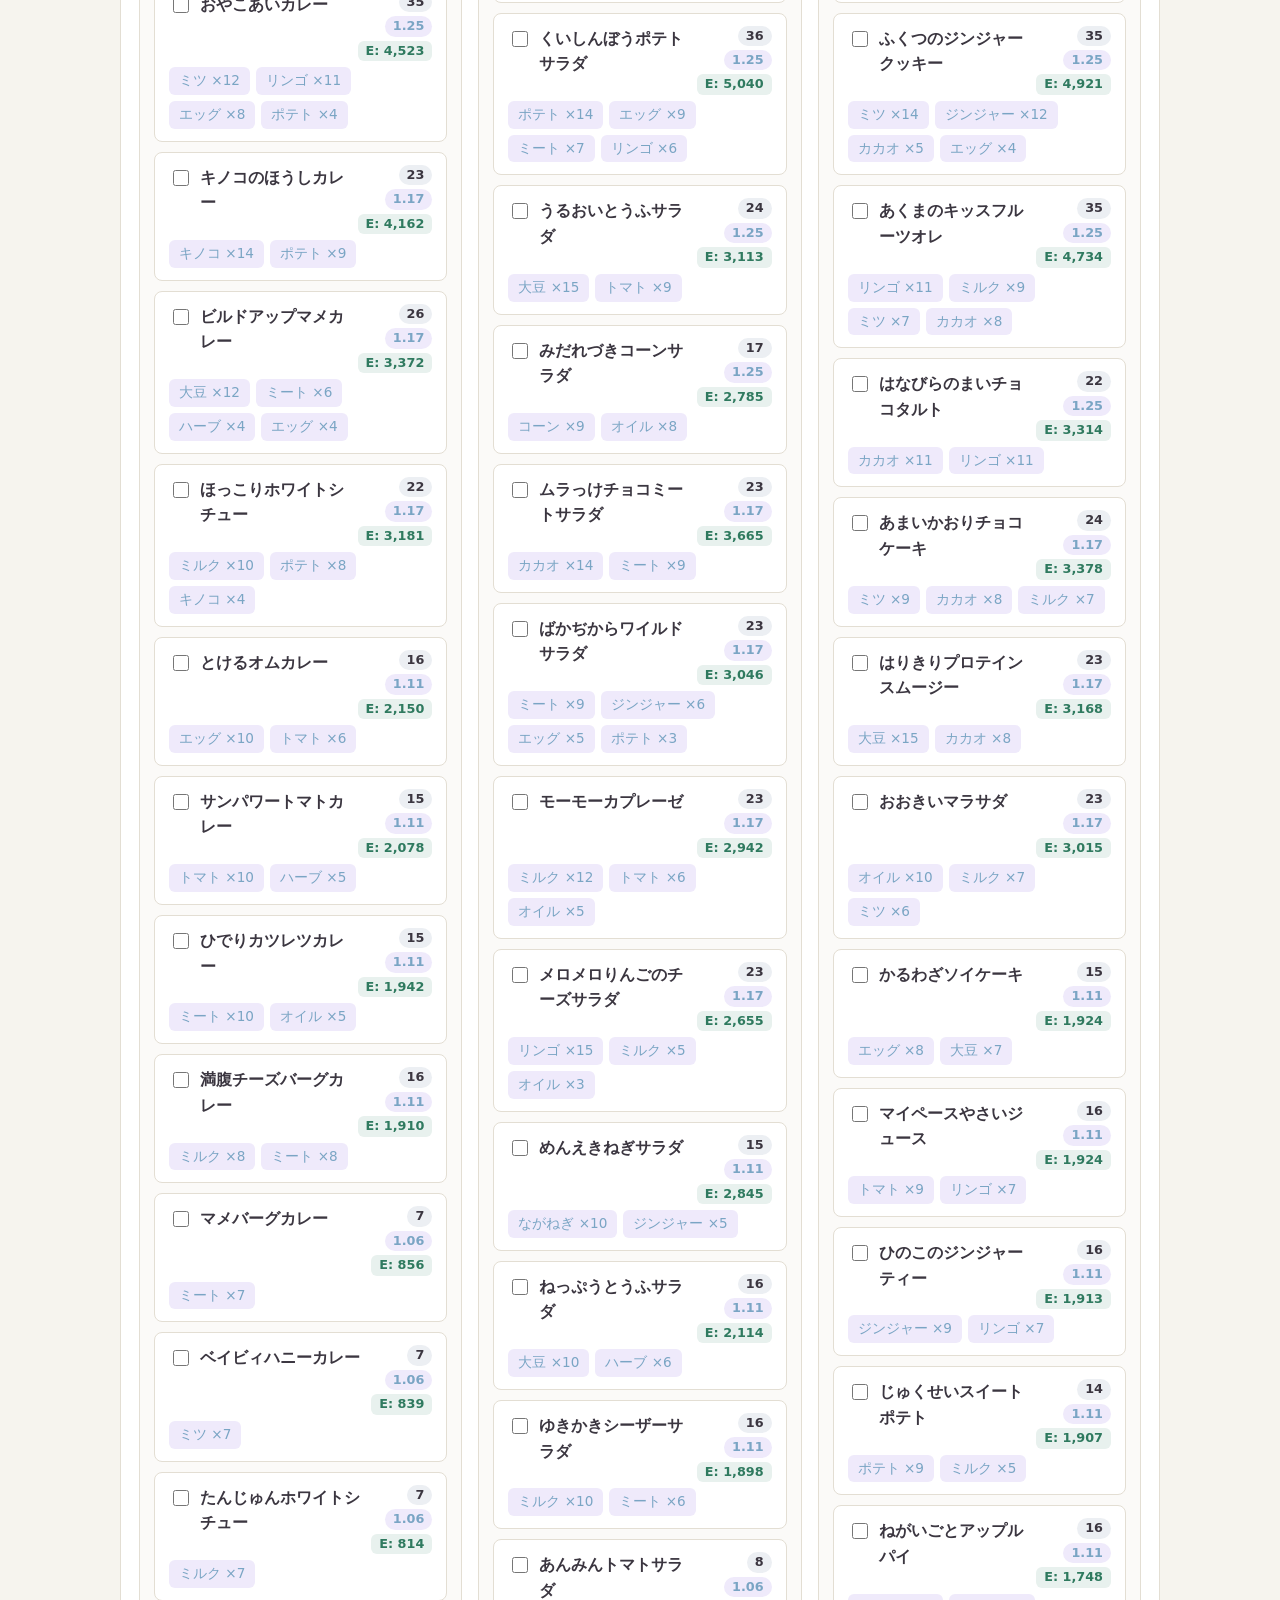
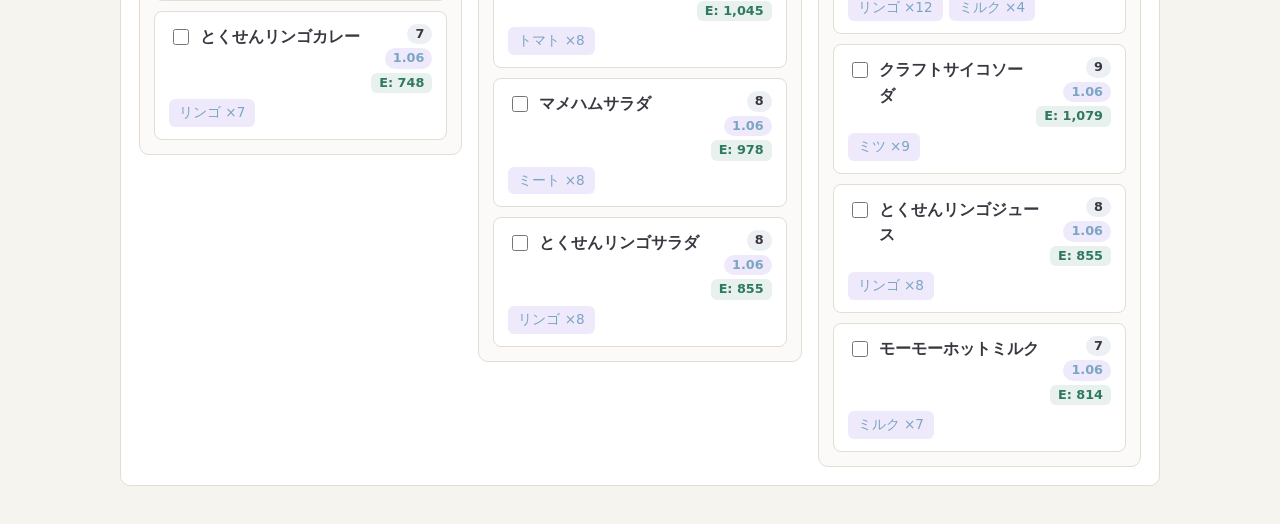
==== commit bcdf7f6d: "モバイルをタブ化、PCは3列維持 Co-authored-by: ashiba <ashiba@users.noreply.github.com>" ====
--- a/recipes.html
+++ b/recipes.html
@@ -76,14 +76,10 @@
     </section>
 
     <section class="panel">
-      <div class="results-head">
-        <h2>レシピ一覧</h2>
-        <button type="button" id="export-recipes-image" class="export-btn">画像で保存</button>
-      </div>
+      <h2>レシピ一覧</h2>
       <div class="cat-filters" id="cat-filters"></div>
       <div class="recipe-tabs" id="recipe-tabs" role="tablist" aria-label="カテゴリ切替" hidden></div>
       <div id="recipes"></div>
-      <p id="export-recipes-status" class="export-status" hidden></p>
     </section>
   </main>
 
@@ -121,7 +117,6 @@
 
   <script src="js/energy.js"></script>
   <script src="js/ocr-ingredient.js"></script>
-  <script src="js/export-image.js"></script>
   <script src="js/recipes.js"></script>
 </body>
 </html>
--- a/css/style.css
+++ b/css/style.css
@@ -222,72 +222,6 @@
 .count {
   font-size: 0.9rem;
   color: var(--muted);
-}
-
-.results-head {
-  display: flex;
-  align-items: center;
-  justify-content: space-between;
-  gap: 12px;
-  flex-wrap: wrap;
-  margin-bottom: 10px;
-}
-
-.results-head h2 {
-  margin: 0;
-  font-size: 1.1rem;
-}
-
-.export-btn {
-  display: inline-flex;
-  align-items: center;
-  gap: 6px;
-  padding: 7px 14px;
-  border: 1px solid var(--accent);
-  border-radius: 8px;
-  background: #fff;
-  color: var(--accent-dark);
-  font-size: 0.82rem;
-  font-weight: 700;
-  cursor: pointer;
-  white-space: nowrap;
-  transition: background 0.15s, color 0.15s, opacity 0.15s;
-}
-
-.export-btn:hover {
-  background: var(--accent);
-  color: #fff;
-}
-
-.export-btn:disabled {
-  opacity: 0.45;
-  cursor: not-allowed;
-  background: #fff;
-  color: var(--accent-dark);
-}
-
-.export-status {
-  margin: 10px 0 0;
-  padding: 8px 10px;
-  border-radius: 8px;
-  font-size: 0.82rem;
-  line-height: 1.5;
-}
-
-.export-status[hidden] {
-  display: none !important;
-}
-
-.export-status.ok {
-  background: #eef6ee;
-  border: 1px solid #a9d3a9;
-  color: #2f6b2f;
-}
-
-.export-status.err {
-  background: #fde8e8;
-  border: 1px solid #e0a0a0;
-  color: #8a2a2a;
 }
 
 .result-card {
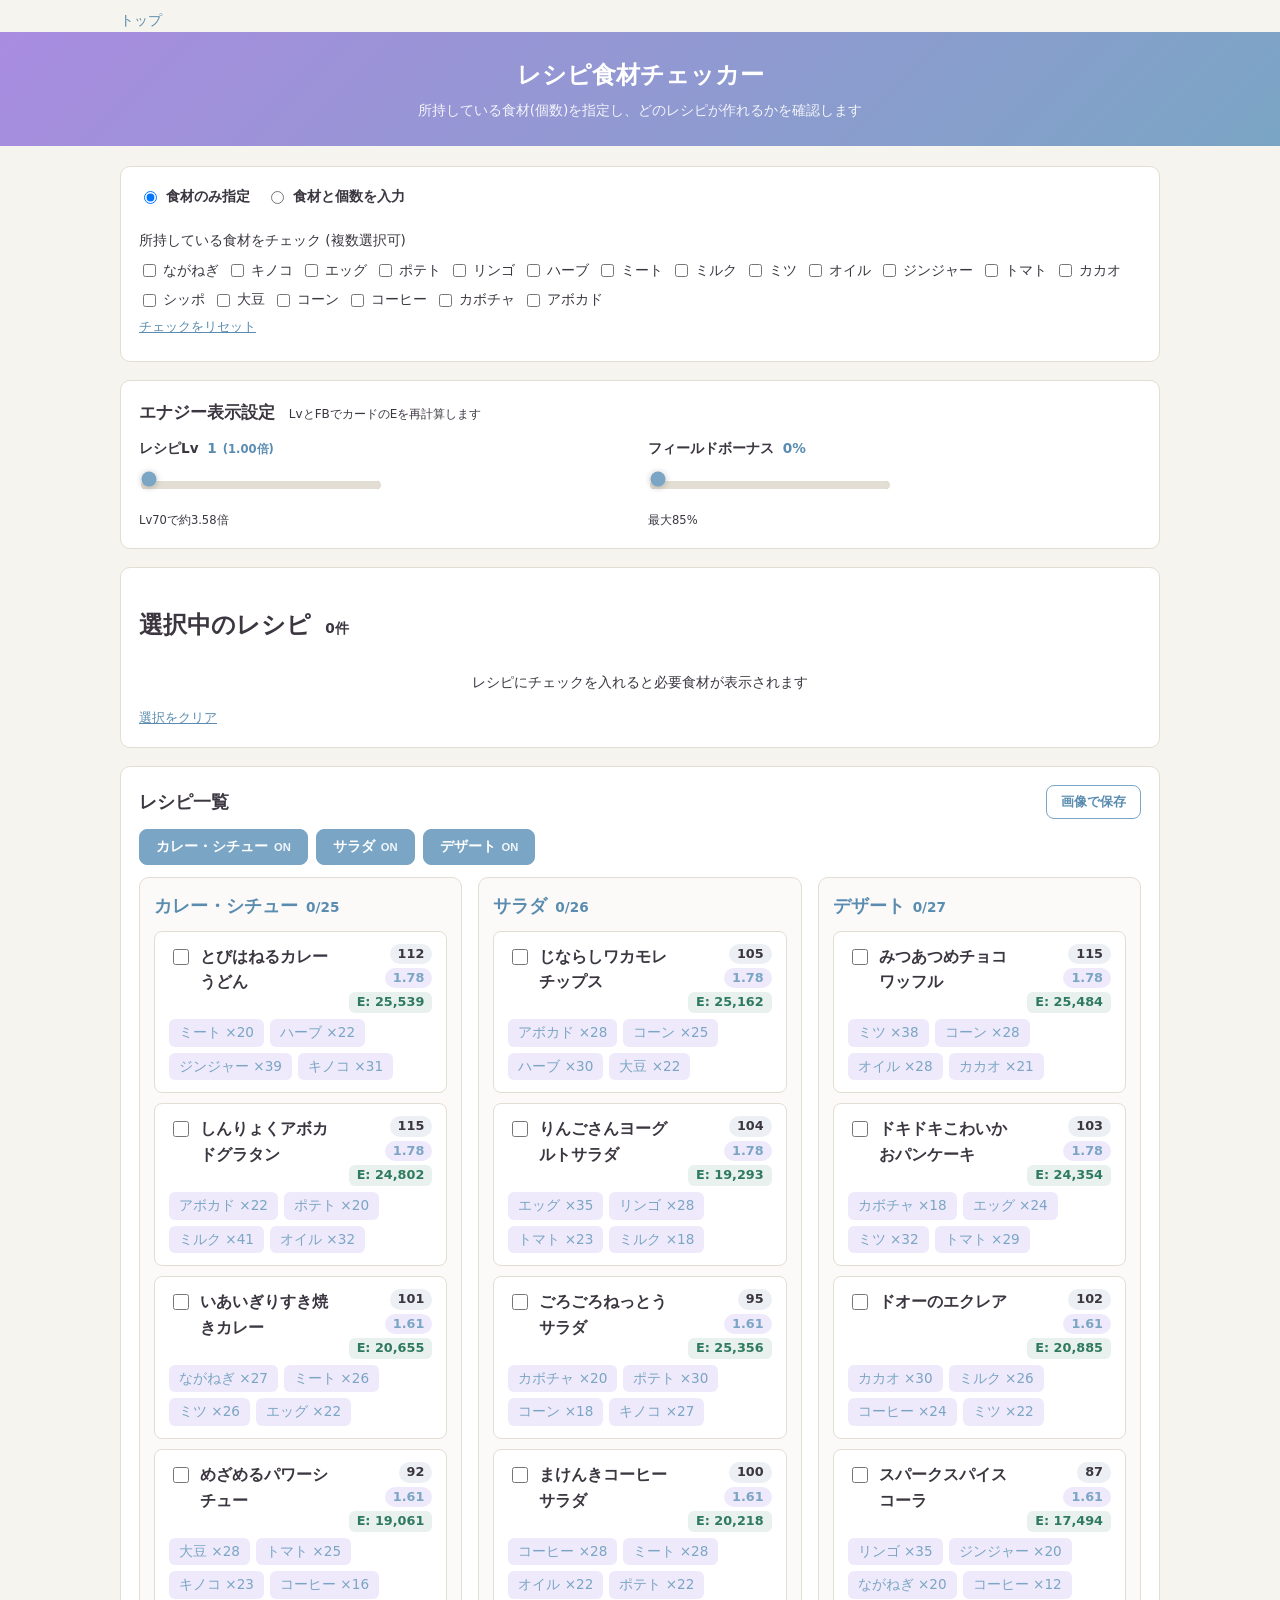
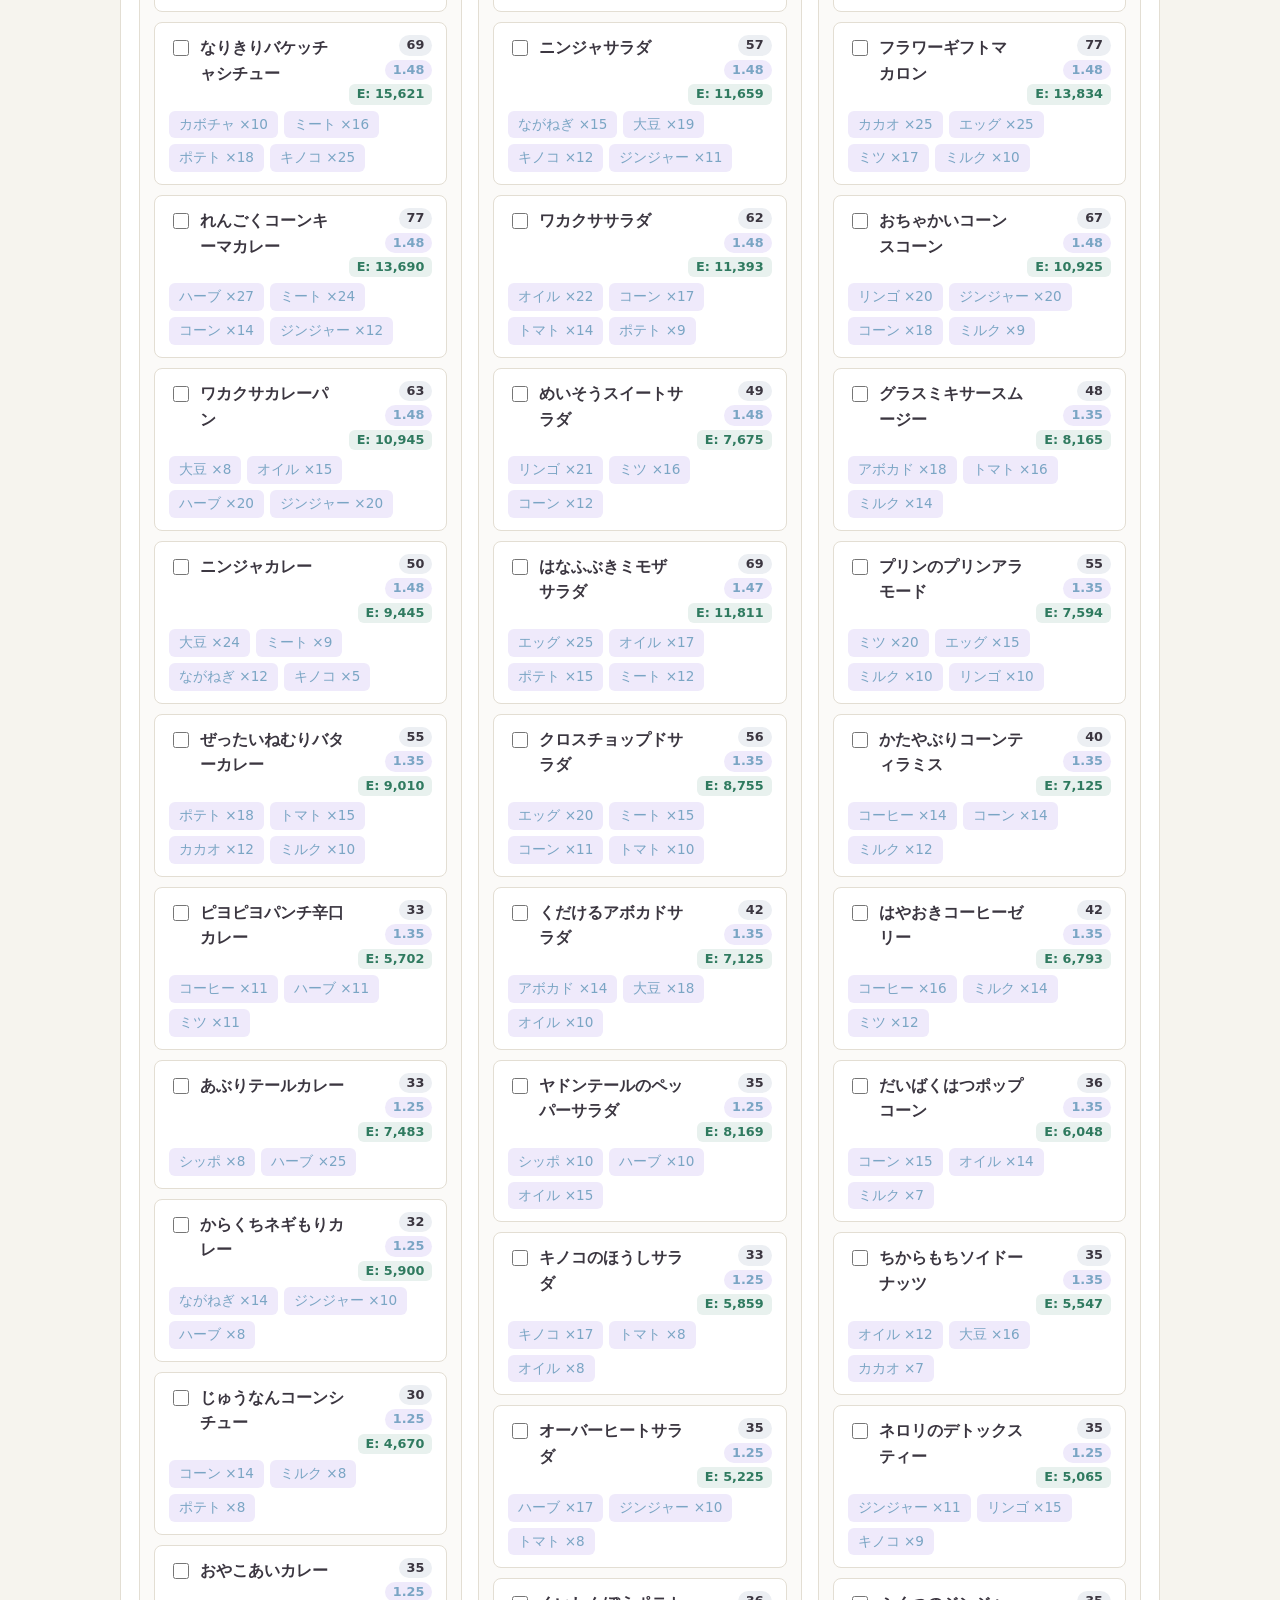
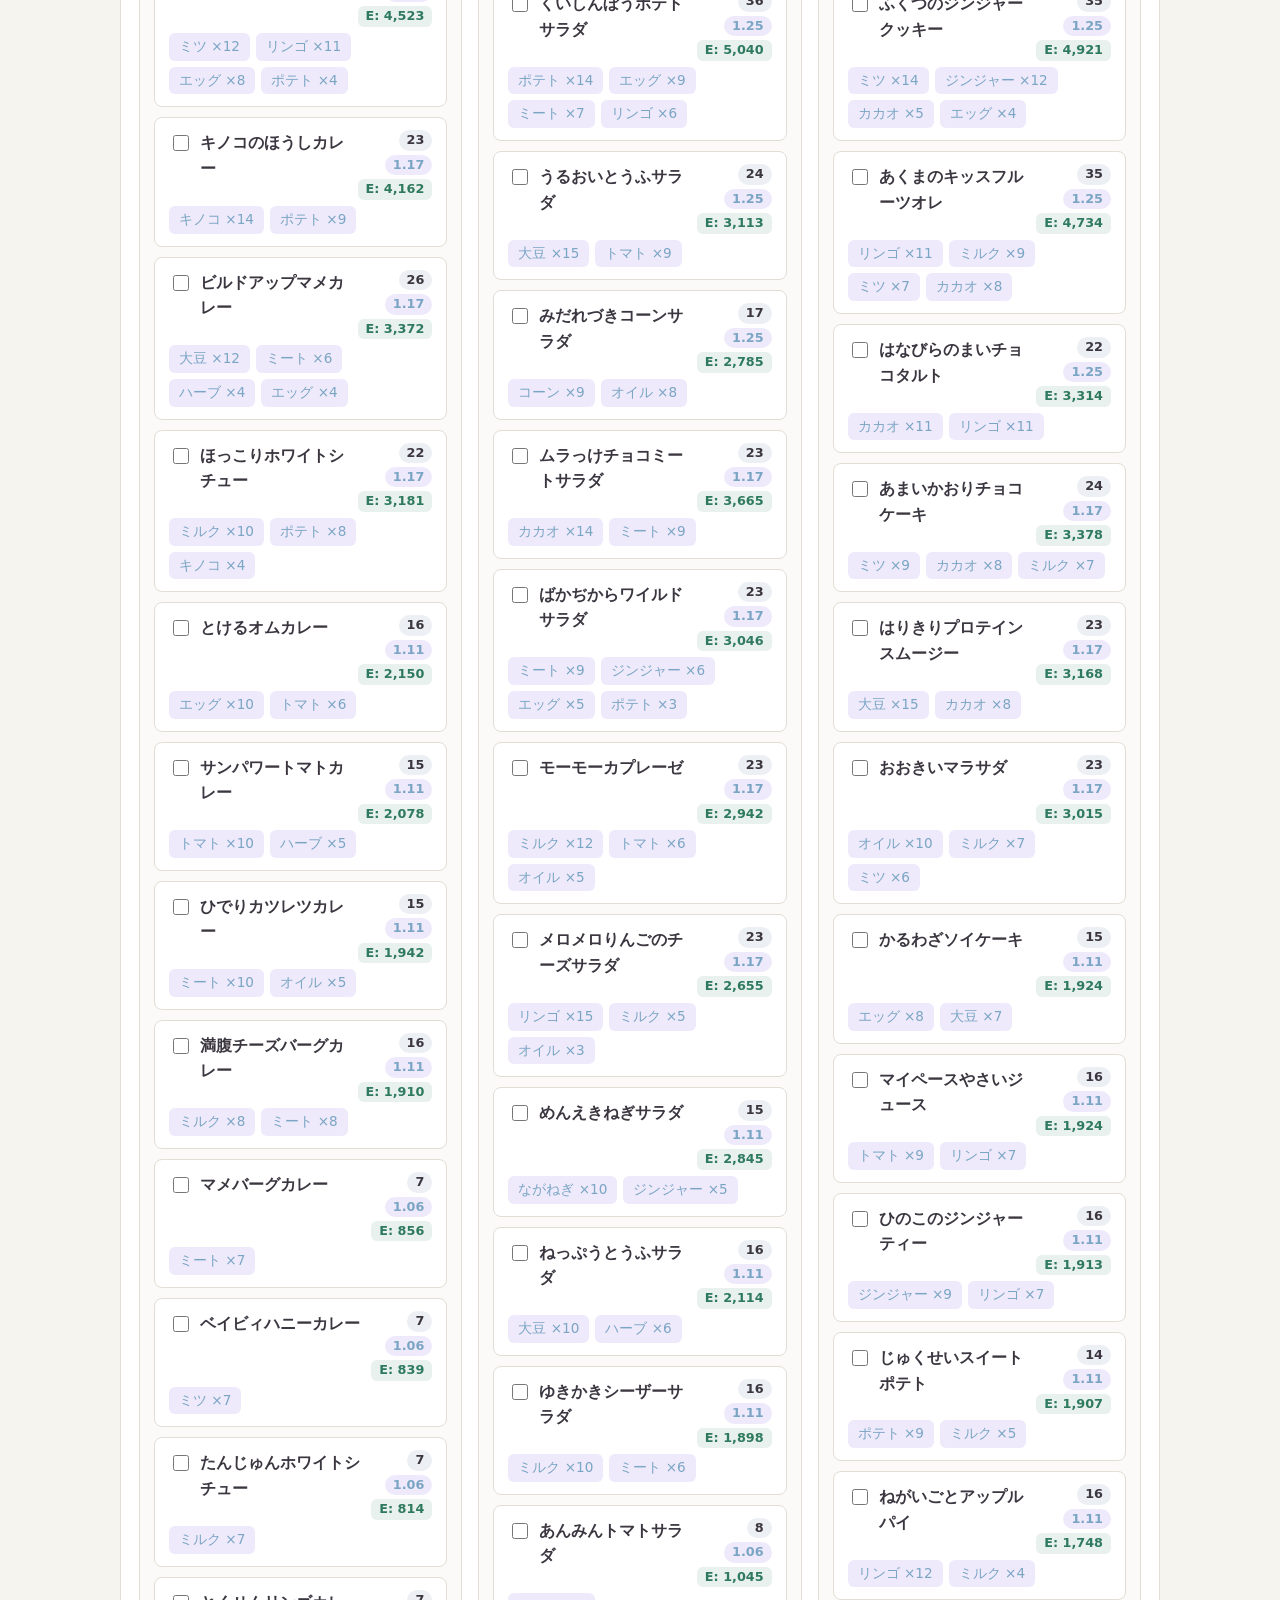
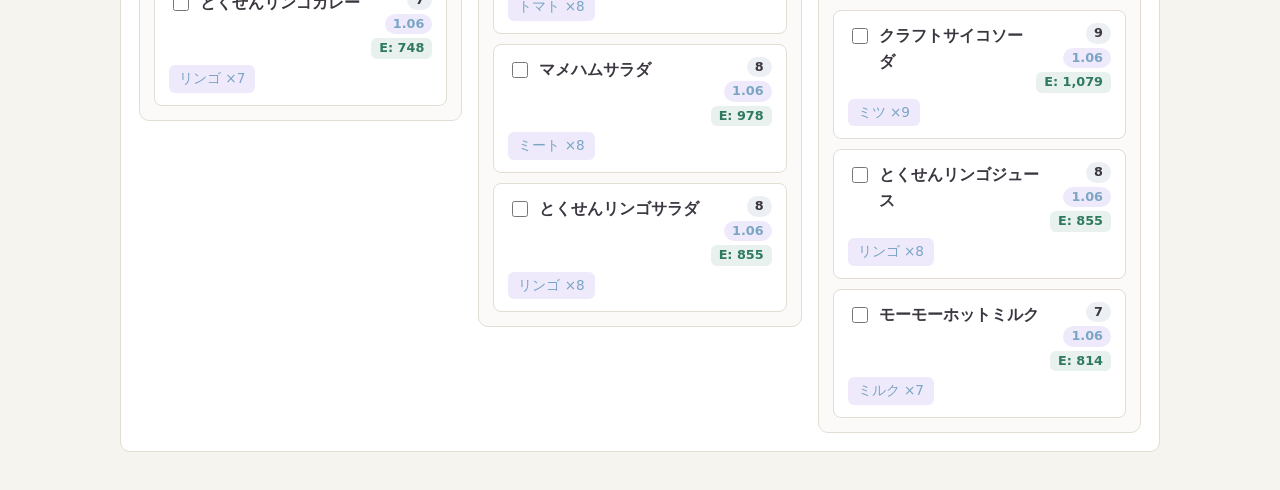
==== commit f0bbf4be: "Merge pull request #80 from ashiba/opencode/issue64-20260902223623 画像エクスポート追加、CSVは見送り" ====
--- a/recipes.html
+++ b/recipes.html
@@ -76,10 +76,14 @@
     </section>
 
     <section class="panel">
-      <h2>レシピ一覧</h2>
+      <div class="results-head">
+        <h2>レシピ一覧</h2>
+        <button type="button" id="export-recipes-image" class="export-btn">画像で保存</button>
+      </div>
       <div class="cat-filters" id="cat-filters"></div>
       <div class="recipe-tabs" id="recipe-tabs" role="tablist" aria-label="カテゴリ切替" hidden></div>
       <div id="recipes"></div>
+      <p id="export-recipes-status" class="export-status" hidden></p>
     </section>
   </main>
 
@@ -117,6 +121,7 @@
 
   <script src="js/energy.js"></script>
   <script src="js/ocr-ingredient.js"></script>
+  <script src="js/export-image.js"></script>
   <script src="js/recipes.js"></script>
 </body>
 </html>
--- a/css/style.css
+++ b/css/style.css
@@ -222,6 +222,72 @@
 .count {
   font-size: 0.9rem;
   color: var(--muted);
+}
+
+.results-head {
+  display: flex;
+  align-items: center;
+  justify-content: space-between;
+  gap: 12px;
+  flex-wrap: wrap;
+  margin-bottom: 10px;
+}
+
+.results-head h2 {
+  margin: 0;
+  font-size: 1.1rem;
+}
+
+.export-btn {
+  display: inline-flex;
+  align-items: center;
+  gap: 6px;
+  padding: 7px 14px;
+  border: 1px solid var(--accent);
+  border-radius: 8px;
+  background: #fff;
+  color: var(--accent-dark);
+  font-size: 0.82rem;
+  font-weight: 700;
+  cursor: pointer;
+  white-space: nowrap;
+  transition: background 0.15s, color 0.15s, opacity 0.15s;
+}
+
+.export-btn:hover {
+  background: var(--accent);
+  color: #fff;
+}
+
+.export-btn:disabled {
+  opacity: 0.45;
+  cursor: not-allowed;
+  background: #fff;
+  color: var(--accent-dark);
+}
+
+.export-status {
+  margin: 10px 0 0;
+  padding: 8px 10px;
+  border-radius: 8px;
+  font-size: 0.82rem;
+  line-height: 1.5;
+}
+
+.export-status[hidden] {
+  display: none !important;
+}
+
+.export-status.ok {
+  background: #eef6ee;
+  border: 1px solid #a9d3a9;
+  color: #2f6b2f;
+}
+
+.export-status.err {
+  background: #fde8e8;
+  border: 1px solid #e0a0a0;
+  color: #8a2a2a;
 }
 
 .result-card {
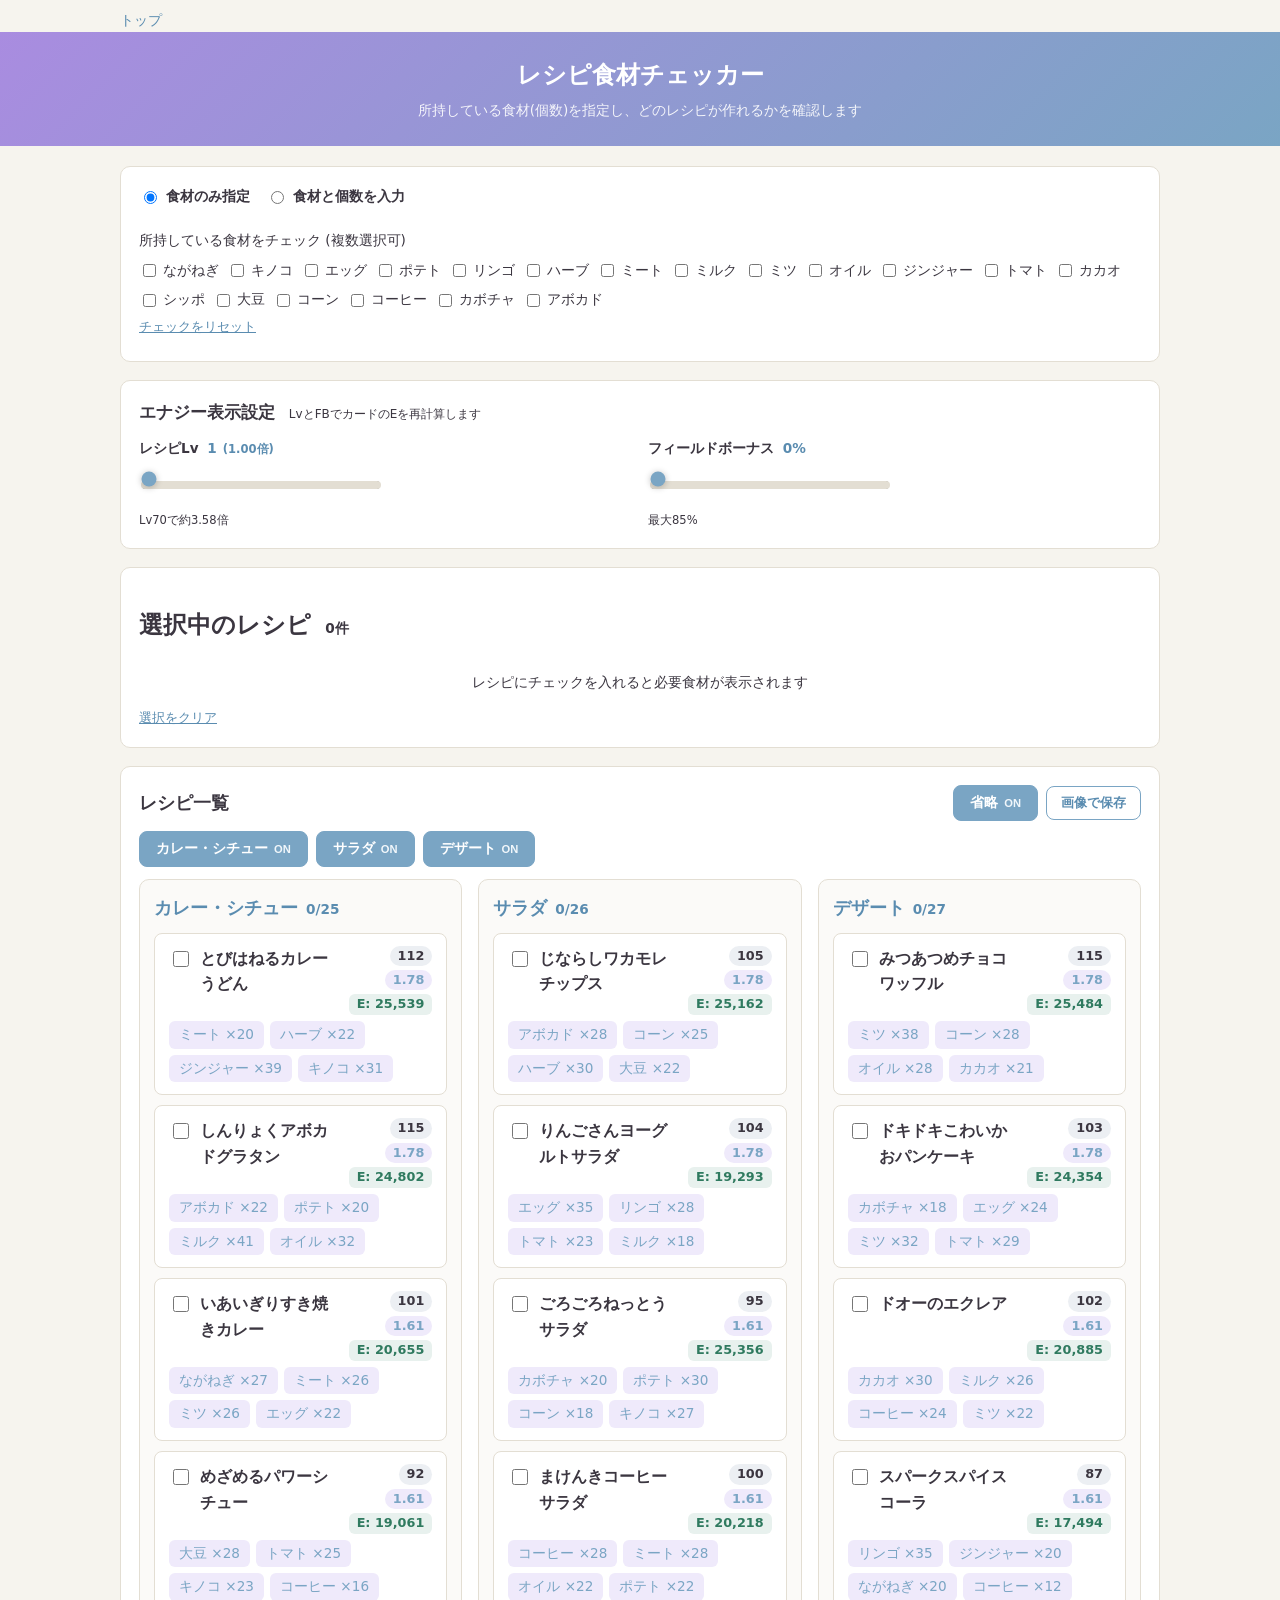
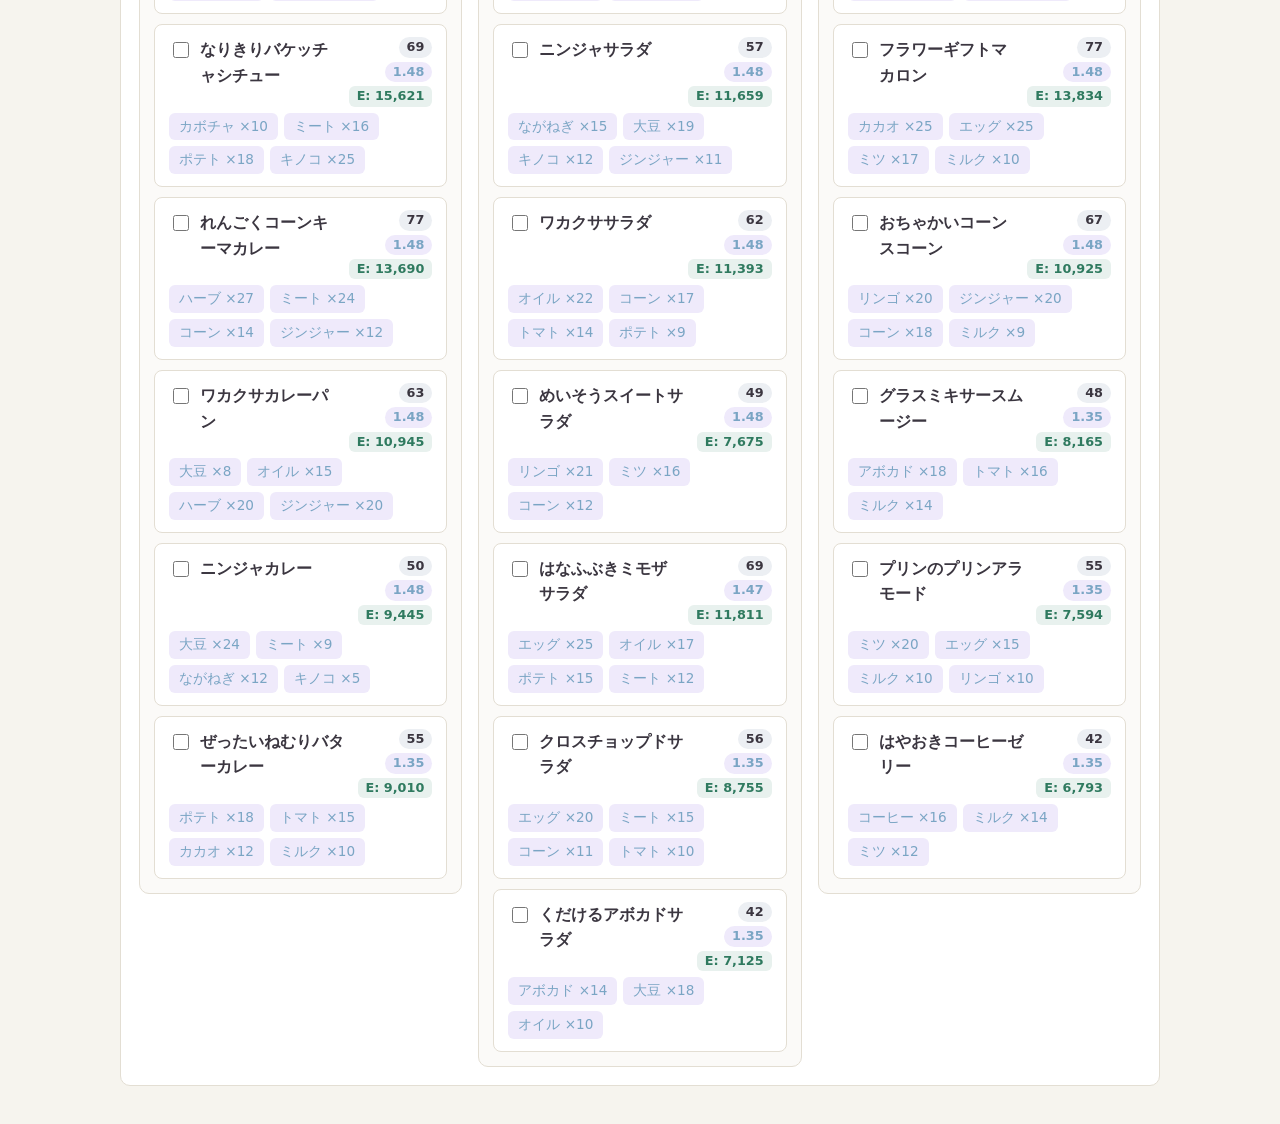
==== commit 20fe28a0: "サーチLv/FB削除・ノブ修正・×0と省略追加 Co-authored-by: ashiba <ashiba@users.noreply.github.com>" ====
--- a/recipes.html
+++ b/recipes.html
@@ -78,12 +78,15 @@
     <section class="panel">
       <div class="results-head">
         <h2>レシピ一覧</h2>
-        <button type="button" id="export-recipes-image" class="export-btn">画像で保存</button>
+        <div class="results-actions">
+          <button type="button" id="toggle-low" class="cat-filter on" title="食材数42未満のレシピを隠す/表示する">省略 <span class="st">ON</span></button>
+          <button type="button" id="export-recipes-image" class="export-btn">画像で保存</button>
+        </div>
       </div>
+      <p id="export-recipes-status" class="export-status" hidden></p>
       <div class="cat-filters" id="cat-filters"></div>
       <div class="recipe-tabs" id="recipe-tabs" role="tablist" aria-label="カテゴリ切替" hidden></div>
       <div id="recipes"></div>
-      <p id="export-recipes-status" class="export-status" hidden></p>
     </section>
   </main>
 
--- a/css/style.css
+++ b/css/style.css
@@ -236,6 +236,13 @@
 .results-head h2 {
   margin: 0;
   font-size: 1.1rem;
+}
+
+.results-actions {
+  display: inline-flex;
+  align-items: center;
+  gap: 8px;
+  flex-wrap: wrap;
 }
 
 .export-btn {
@@ -915,6 +922,7 @@
 .energy-controls input[type="range"]::-webkit-slider-thumb {
   -webkit-appearance: none;
   appearance: none;
+  box-sizing: border-box;
   width: 28px;
   height: 28px;
   border-radius: 50%;
@@ -925,6 +933,7 @@
   cursor: pointer;
 }
 .energy-controls input[type="range"]::-moz-range-thumb {
+  box-sizing: border-box;
   width: 28px;
   height: 28px;
   border-radius: 50%;
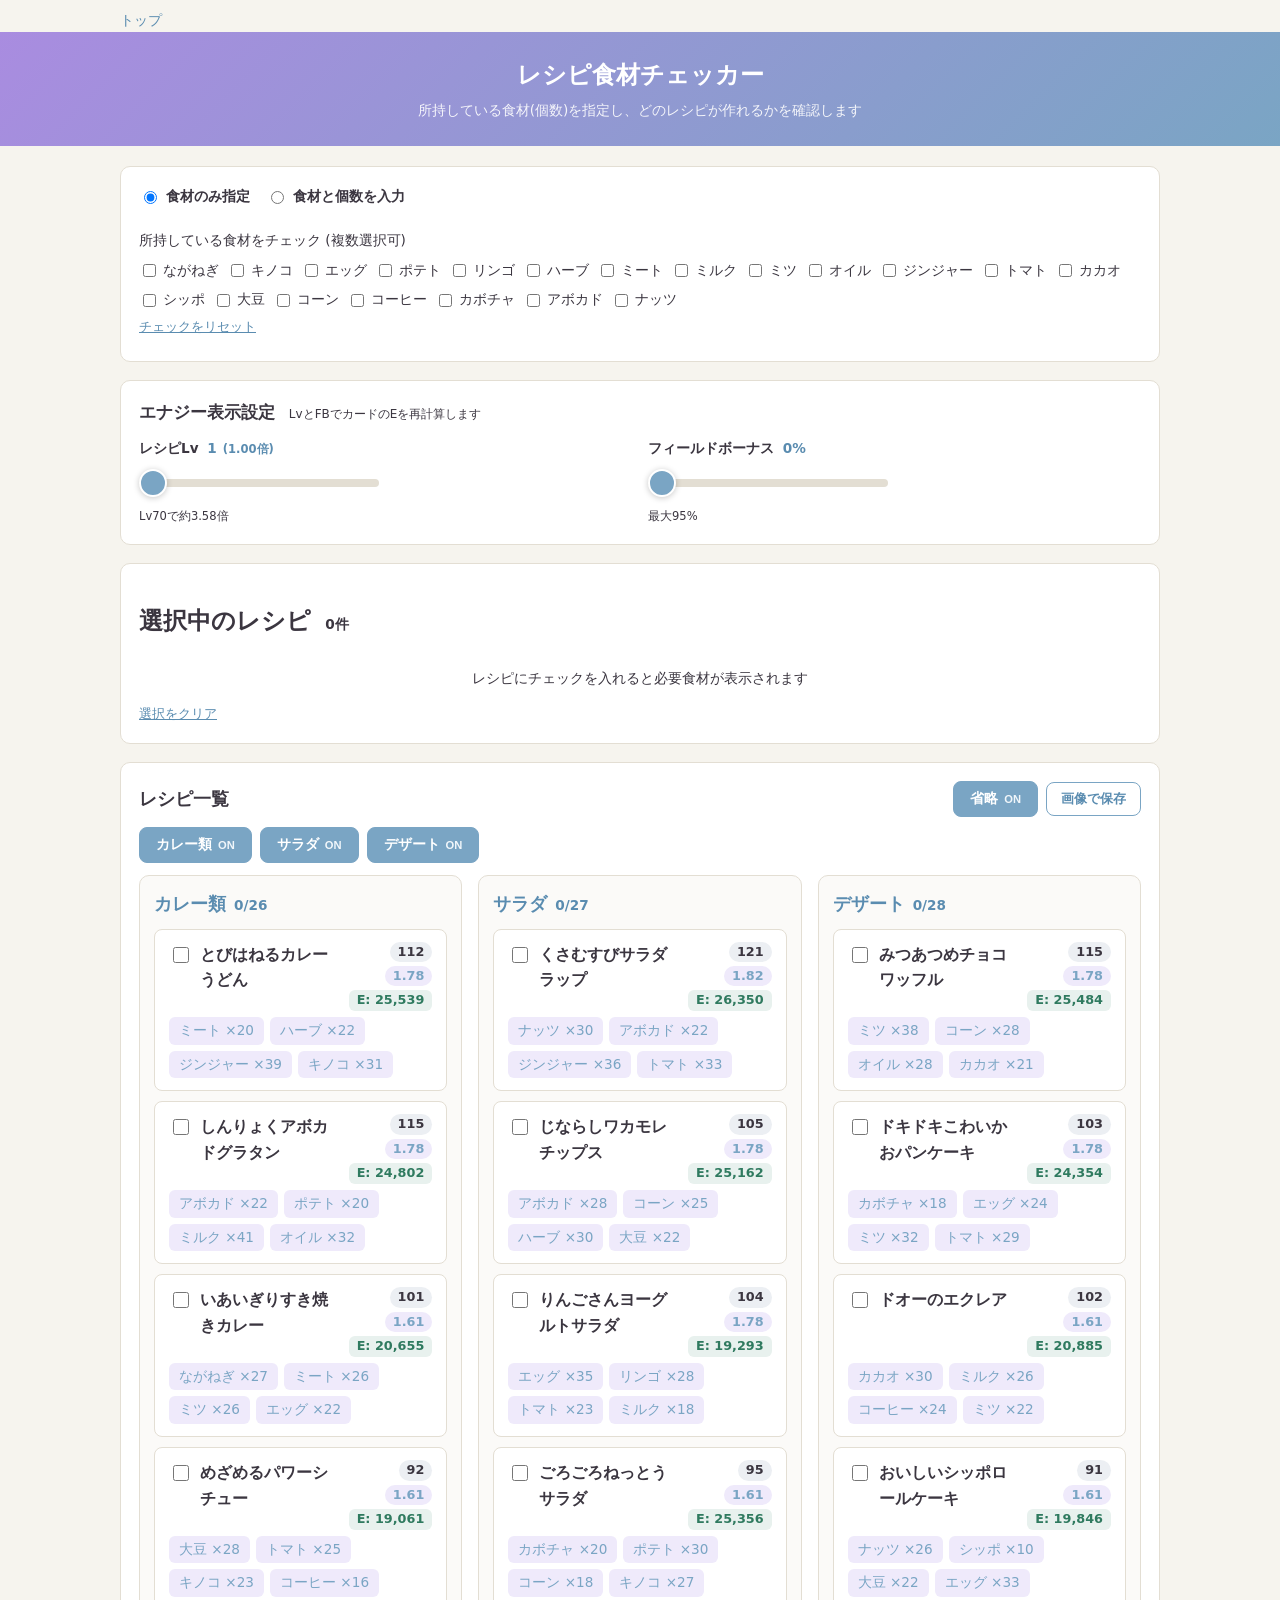
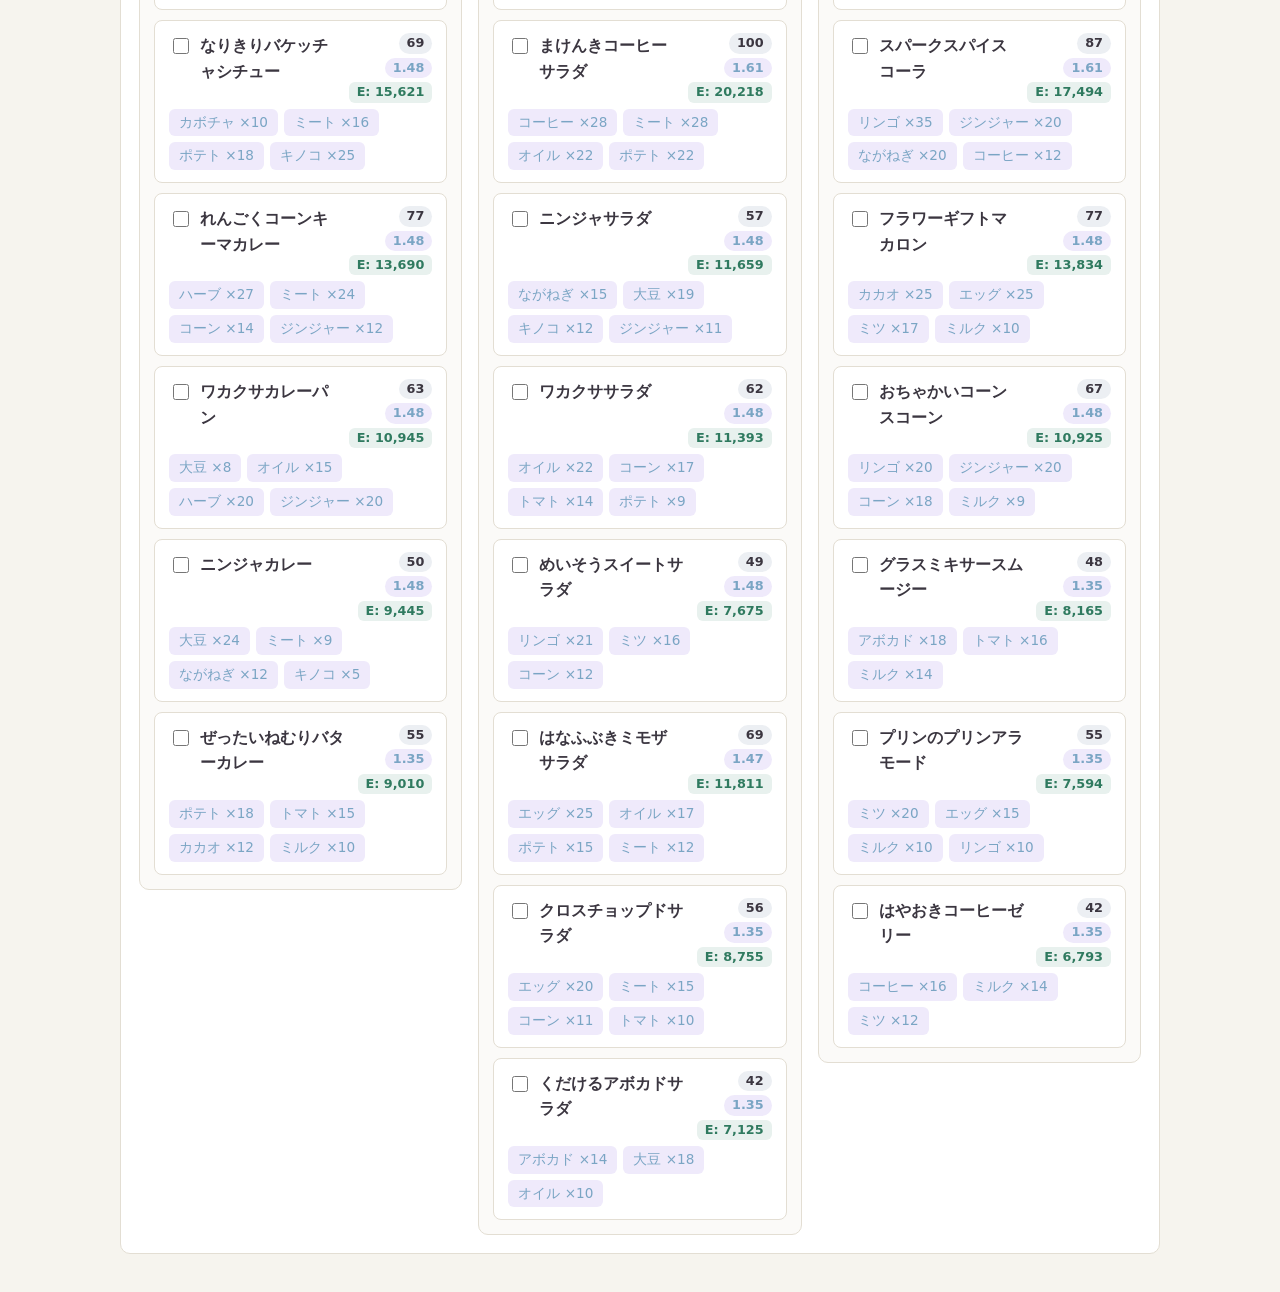
==== commit 6682239e: "新食材・新レシピ3件とFB上限95を反映、検証OK Co-authored-by: ashiba <ashiba@users.noreply.github.com>" ====
--- a/recipes.html
+++ b/recipes.html
@@ -37,7 +37,7 @@
       <div class="pane" id="count-pane" hidden>
         <div class="pane-label">食材ごとの所持数を入力 (0 = 所持なし)</div>
         <button type="button" id="ocr-btn" class="ocr-btn">📷 スクショから自動入力</button>
-        <p class="ocr-help">食材バッグのスクショ（19食材が全て見える状態）を読み取り、個数を一括入力します。画像は外部に送信されません。</p>
+        <p class="ocr-help">食材バッグのスクショ（20食材が全て見える状態）を読み取り、個数を一括入力します。画像は外部に送信されません。</p>
         <div class="ing-counts" id="ing-counts"></div>
         <button type="button" id="clear-count" class="link-btn">入力をリセット</button>
       </div>
@@ -53,8 +53,8 @@
         </div>
         <div class="field">
           <label for="field-bonus">フィールドボーナス <span id="fb-val" class="range-val">0%</span></label>
-          <input type="range" id="field-bonus" min="0" max="85" step="5" value="0">
-          <span class="range-hint">最大85%</span>
+          <input type="range" id="field-bonus" min="0" max="95" step="5" value="0">
+          <span class="range-hint">最大95%</span>
         </div>
       </div>
     </section>
--- a/css/style.css
+++ b/css/style.css
@@ -806,6 +806,21 @@
   color: #fff;
 }
 
+.mult-btn.close-btn {
+  border-radius: 6px;
+  background: #f0efea;
+  border-color: var(--border);
+  color: #8a857e;
+  padding: 2px 8px;
+  margin-right: 24px;
+}
+
+.mult-btn.close-btn:hover {
+  background: #e0dcd3;
+  border-color: #c5c0b5;
+  color: #5a5550;
+}
+
 .recipe-card .dish .name {
   font-weight: 600;
 }
@@ -824,7 +839,8 @@
   gap: 6px;
 }
 
-.recipe-card .ing-chip.ok {
+.recipe-card .ing-chip.ok,
+#selected-summary .ing-chip.ok {
   background: #d7f2de;
   color: #2f7a5f;
   border: 1px solid #8cc9a0;
@@ -835,6 +851,20 @@
   background: #ececec;
   color: #9a9a9a;
   border: 1px dashed #c5c5c5;
+}
+
+/* 他タイプ重複強調（案A: 背景=所持判定を維持、枠線で表現） */
+/* 緑に統一し、実線/破線のみで見分ける */
+/* 有効参照値(otherMax - same) >= 要求数 → 緑の実線枠（追加なしで作れる） */
+.recipe-card .ing-chip.dup-full {
+  box-shadow: 0 0 0 2.5px #15803d;
+  outline: none;
+}
+/* 重複ありだが有効参照値 < 要求数 → 緑の破線枠（一部流用可） */
+.recipe-card .ing-chip.dup-part {
+  box-shadow: none;
+  outline: 2px dashed #15803d;
+  outline-offset: 1px;
 }
 
 /* Reserve (来週分確保後の残り) */
@@ -905,8 +935,12 @@
   max-width: 240px;
   accent-color: var(--accent);
   cursor: pointer;
+  -webkit-appearance: none;
+  appearance: none;
+  background: transparent;
   height: 36px;
-  padding: 6px 0;
+  padding: 0;
+  margin: 0;
   touch-action: pan-x;
 }
 .energy-controls input[type="range"]::-webkit-slider-runnable-track {
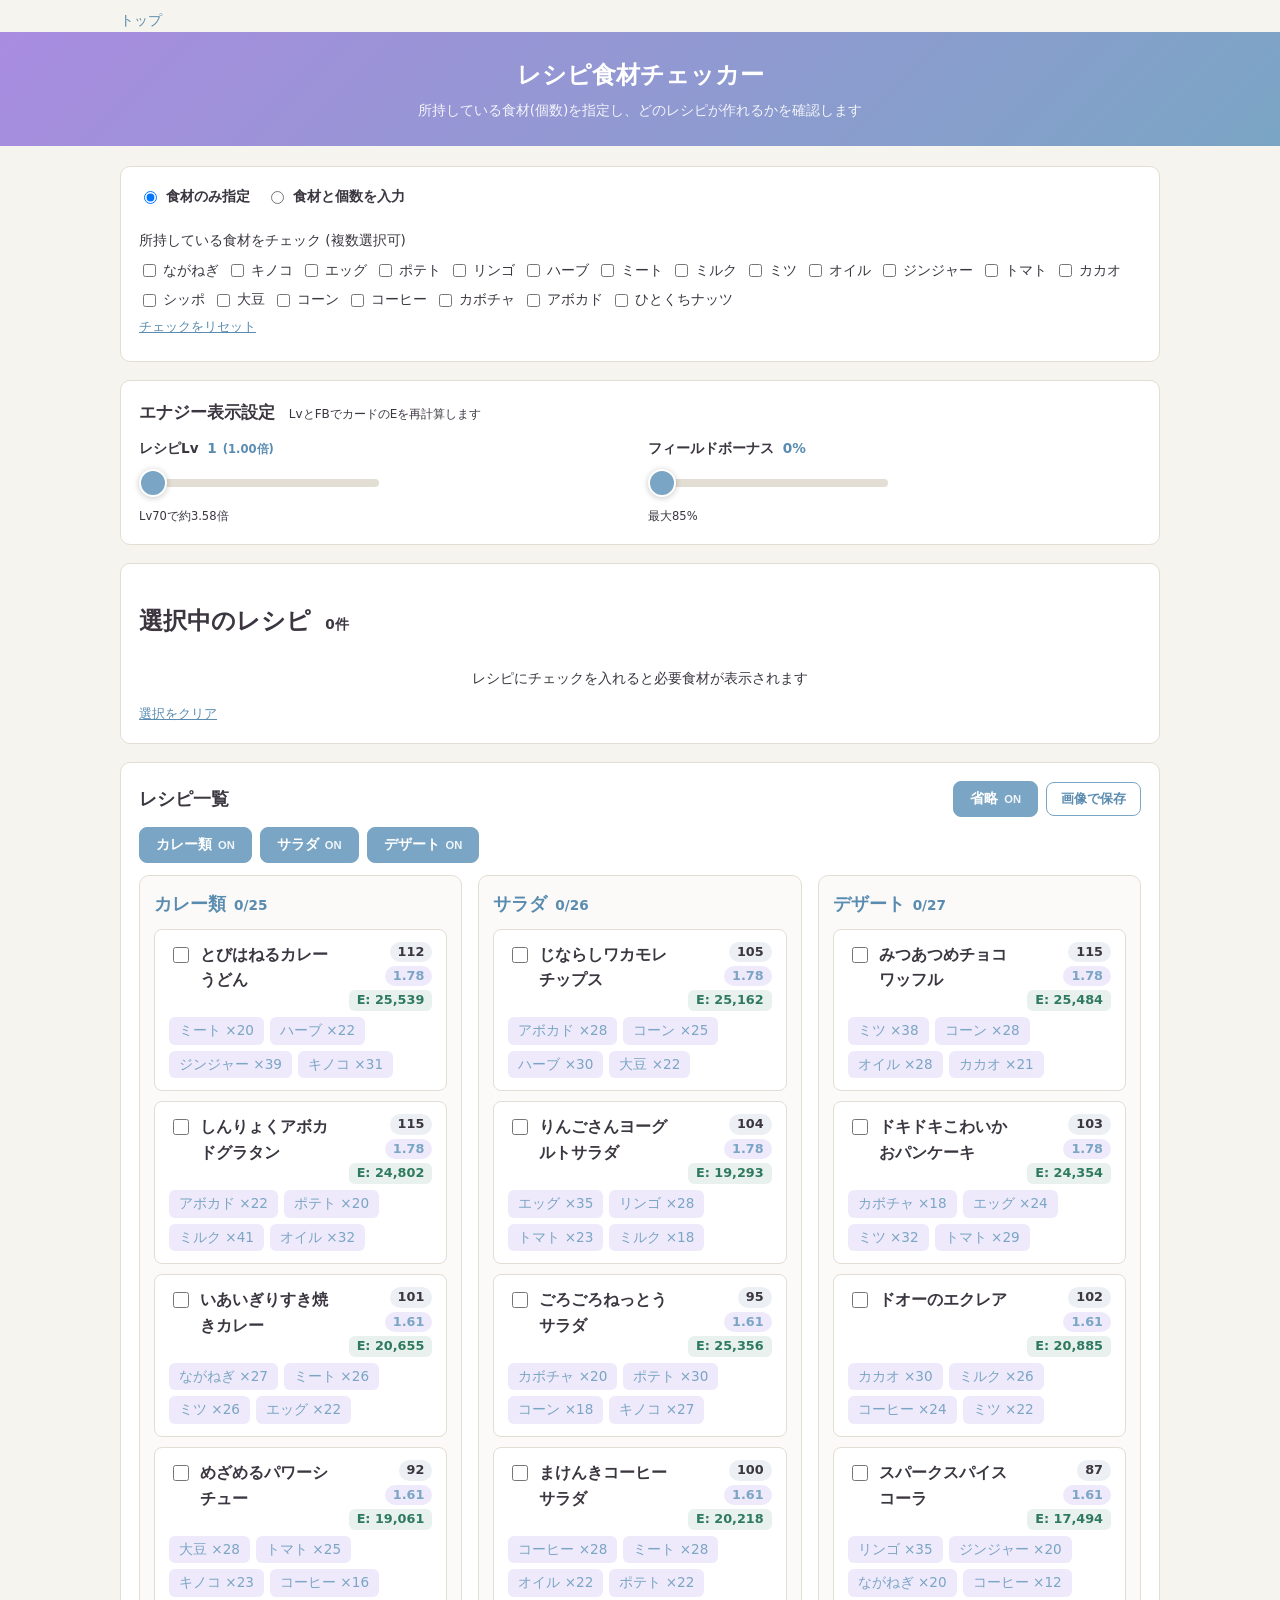
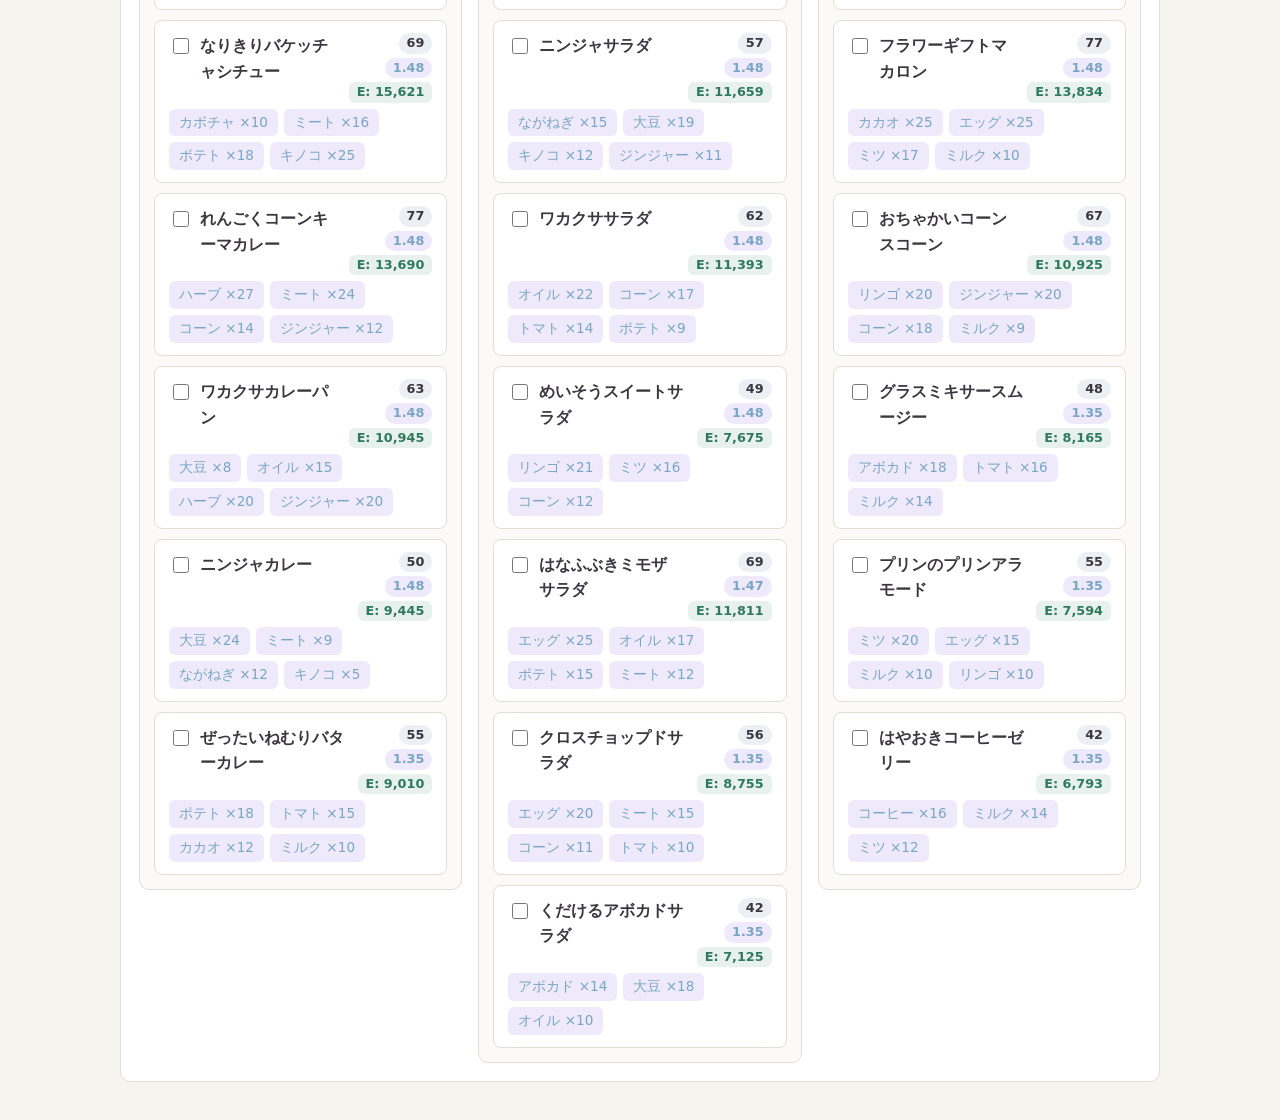
==== commit b0d16e85: "Merge branch 'main' into feature/opencode-model-beam-free" ====
--- a/recipes.html
+++ b/recipes.html
@@ -37,7 +37,7 @@
       <div class="pane" id="count-pane" hidden>
         <div class="pane-label">食材ごとの所持数を入力 (0 = 所持なし)</div>
         <button type="button" id="ocr-btn" class="ocr-btn">📷 スクショから自動入力</button>
-        <p class="ocr-help">食材バッグのスクショ（20食材が全て見える状態）を読み取り、個数を一括入力します。画像は外部に送信されません。</p>
+        <p class="ocr-help">食材バッグのスクショ（19食材が全て見える状態）を読み取り、個数を一括入力します。画像は外部に送信されません。</p>
         <div class="ing-counts" id="ing-counts"></div>
         <button type="button" id="clear-count" class="link-btn">入力をリセット</button>
       </div>
@@ -53,8 +53,8 @@
         </div>
         <div class="field">
           <label for="field-bonus">フィールドボーナス <span id="fb-val" class="range-val">0%</span></label>
-          <input type="range" id="field-bonus" min="0" max="95" step="5" value="0">
-          <span class="range-hint">最大95%</span>
+          <input type="range" id="field-bonus" min="0" max="85" step="5" value="0">
+          <span class="range-hint">最大85%</span>
         </div>
       </div>
     </section>
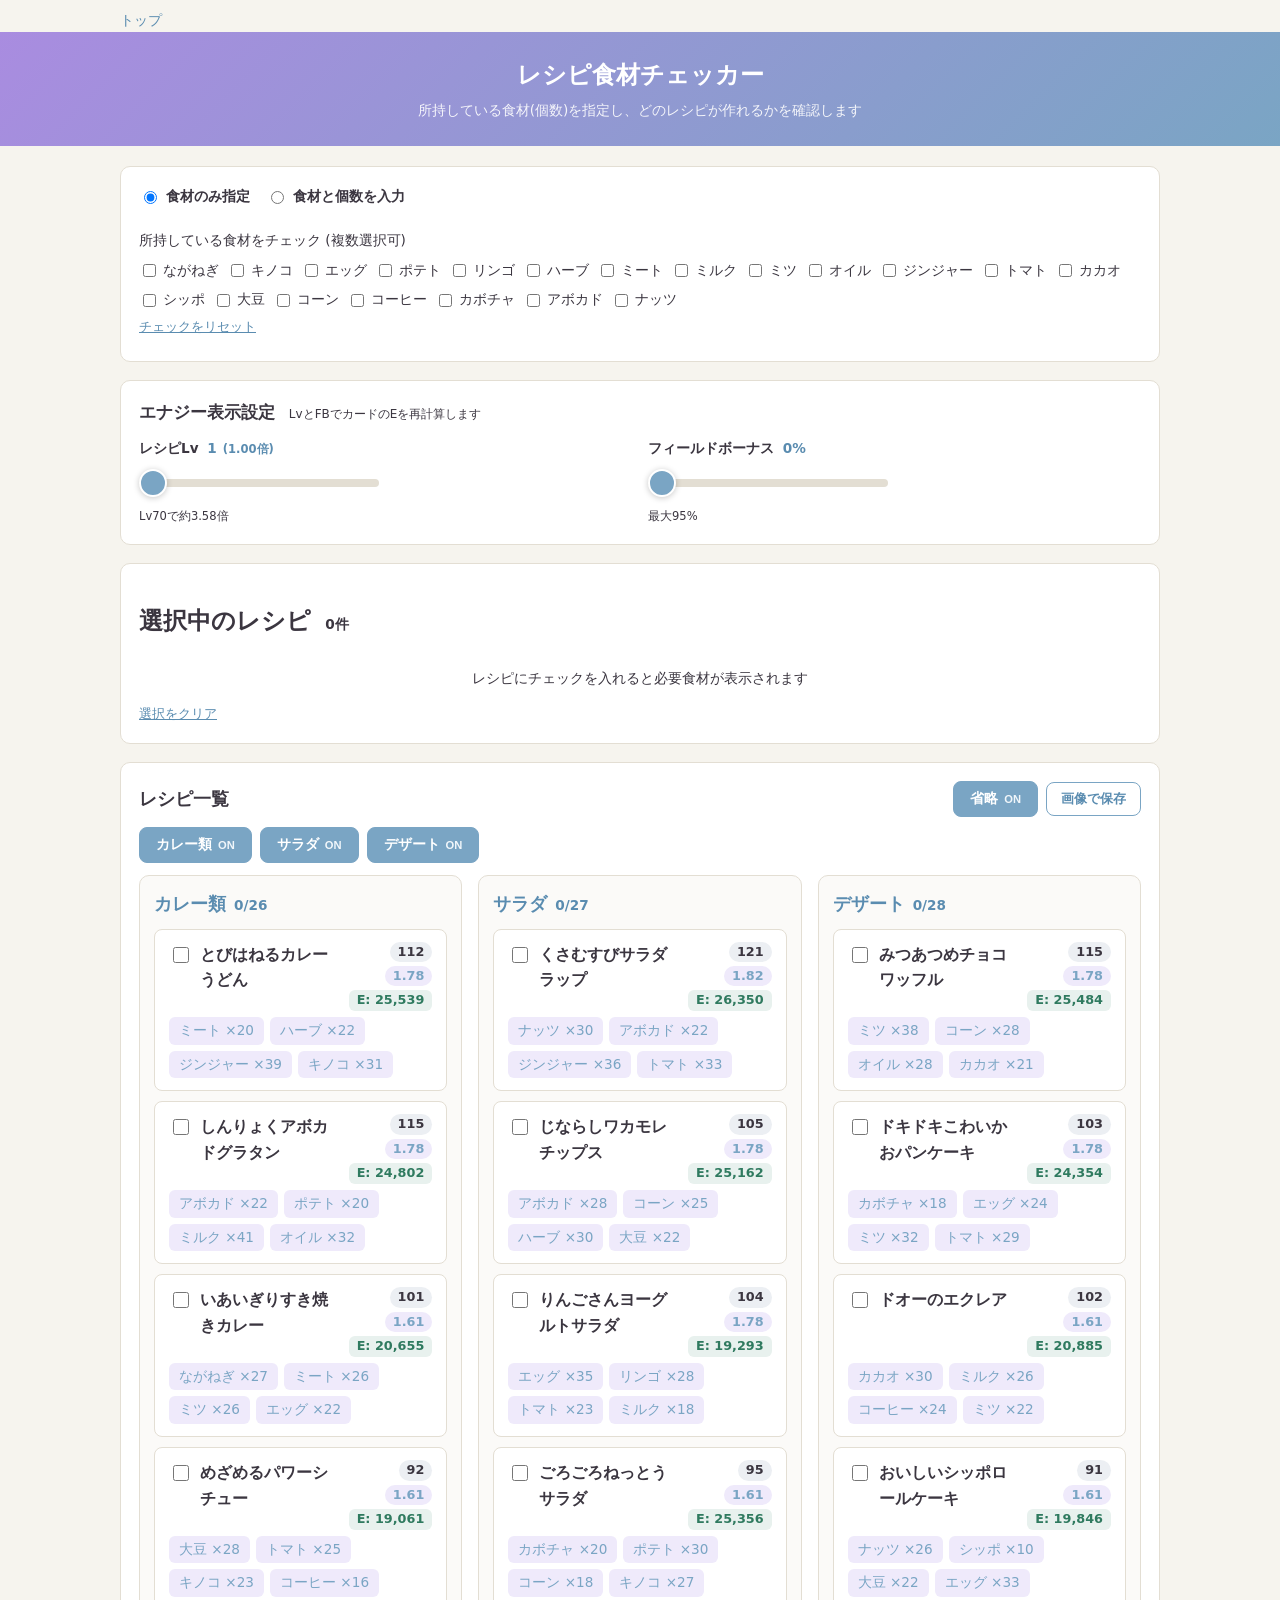
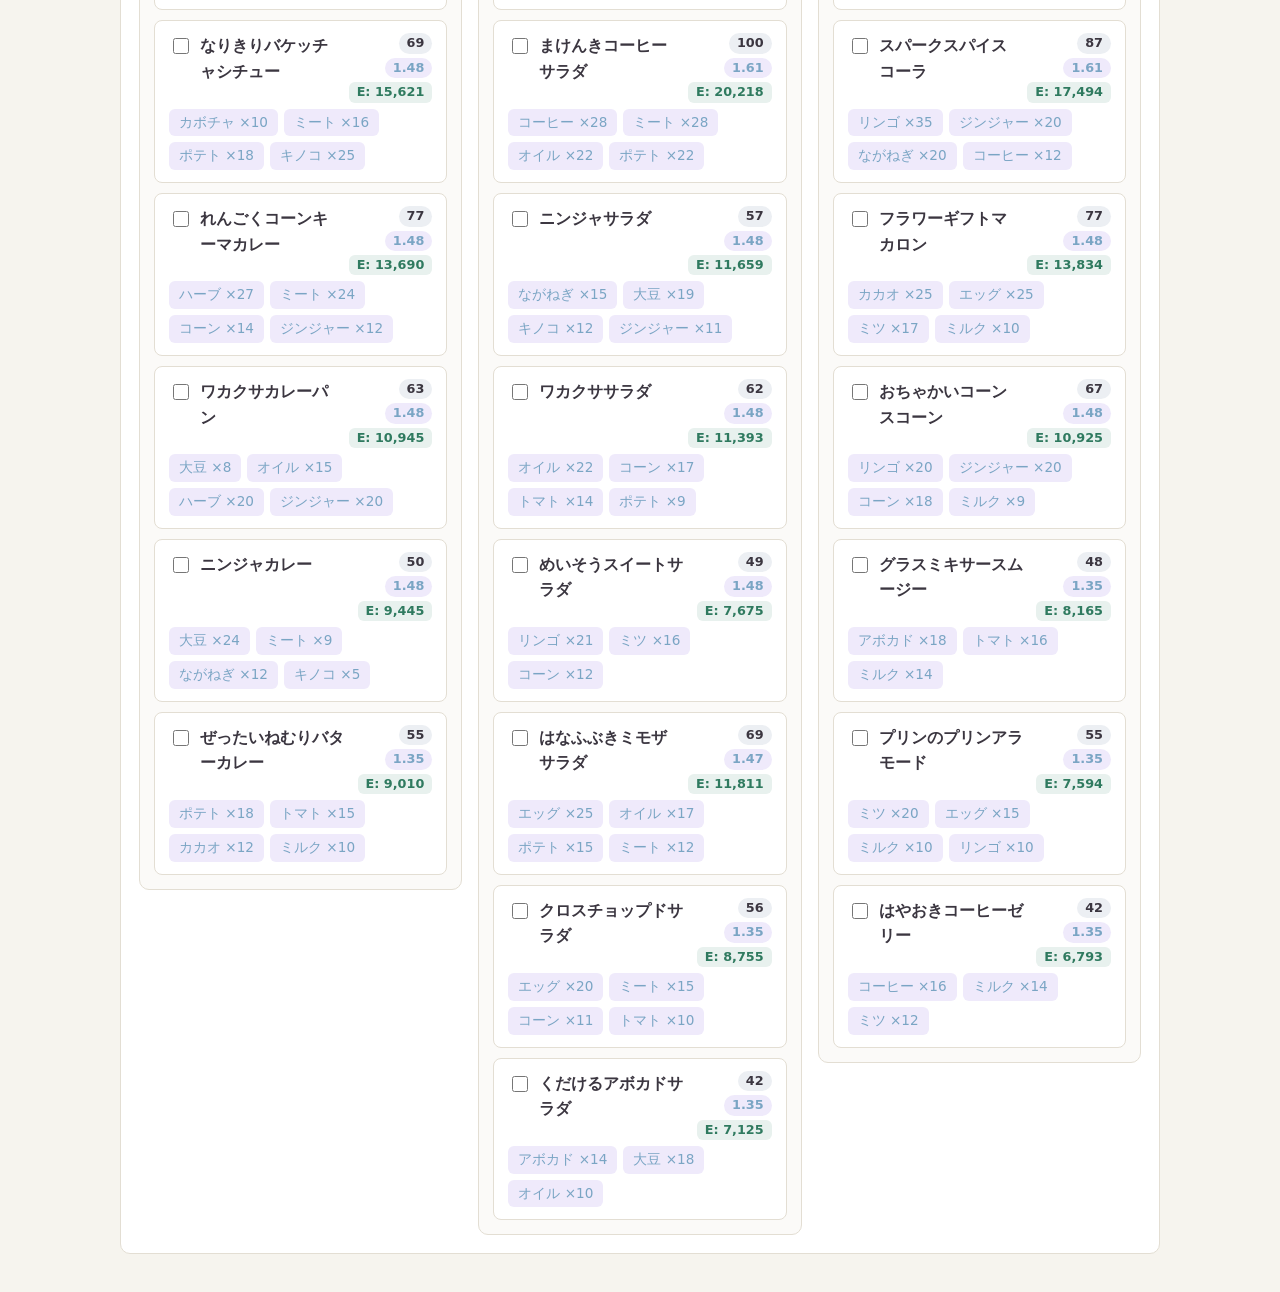
==== commit 0d809db3: "Merge pull request #96 from ashiba/opencode/issue95-20261118083313 新食材・新レシピ3件とFB上限95を反映、検証OK" ====
--- a/recipes.html
+++ b/recipes.html
@@ -37,7 +37,7 @@
       <div class="pane" id="count-pane" hidden>
         <div class="pane-label">食材ごとの所持数を入力 (0 = 所持なし)</div>
         <button type="button" id="ocr-btn" class="ocr-btn">📷 スクショから自動入力</button>
-        <p class="ocr-help">食材バッグのスクショ（19食材が全て見える状態）を読み取り、個数を一括入力します。画像は外部に送信されません。</p>
+        <p class="ocr-help">食材バッグのスクショ（20食材が全て見える状態）を読み取り、個数を一括入力します。画像は外部に送信されません。</p>
         <div class="ing-counts" id="ing-counts"></div>
         <button type="button" id="clear-count" class="link-btn">入力をリセット</button>
       </div>
@@ -53,8 +53,8 @@
         </div>
         <div class="field">
           <label for="field-bonus">フィールドボーナス <span id="fb-val" class="range-val">0%</span></label>
-          <input type="range" id="field-bonus" min="0" max="85" step="5" value="0">
-          <span class="range-hint">最大85%</span>
+          <input type="range" id="field-bonus" min="0" max="95" step="5" value="0">
+          <span class="range-hint">最大95%</span>
         </div>
       </div>
     </section>
